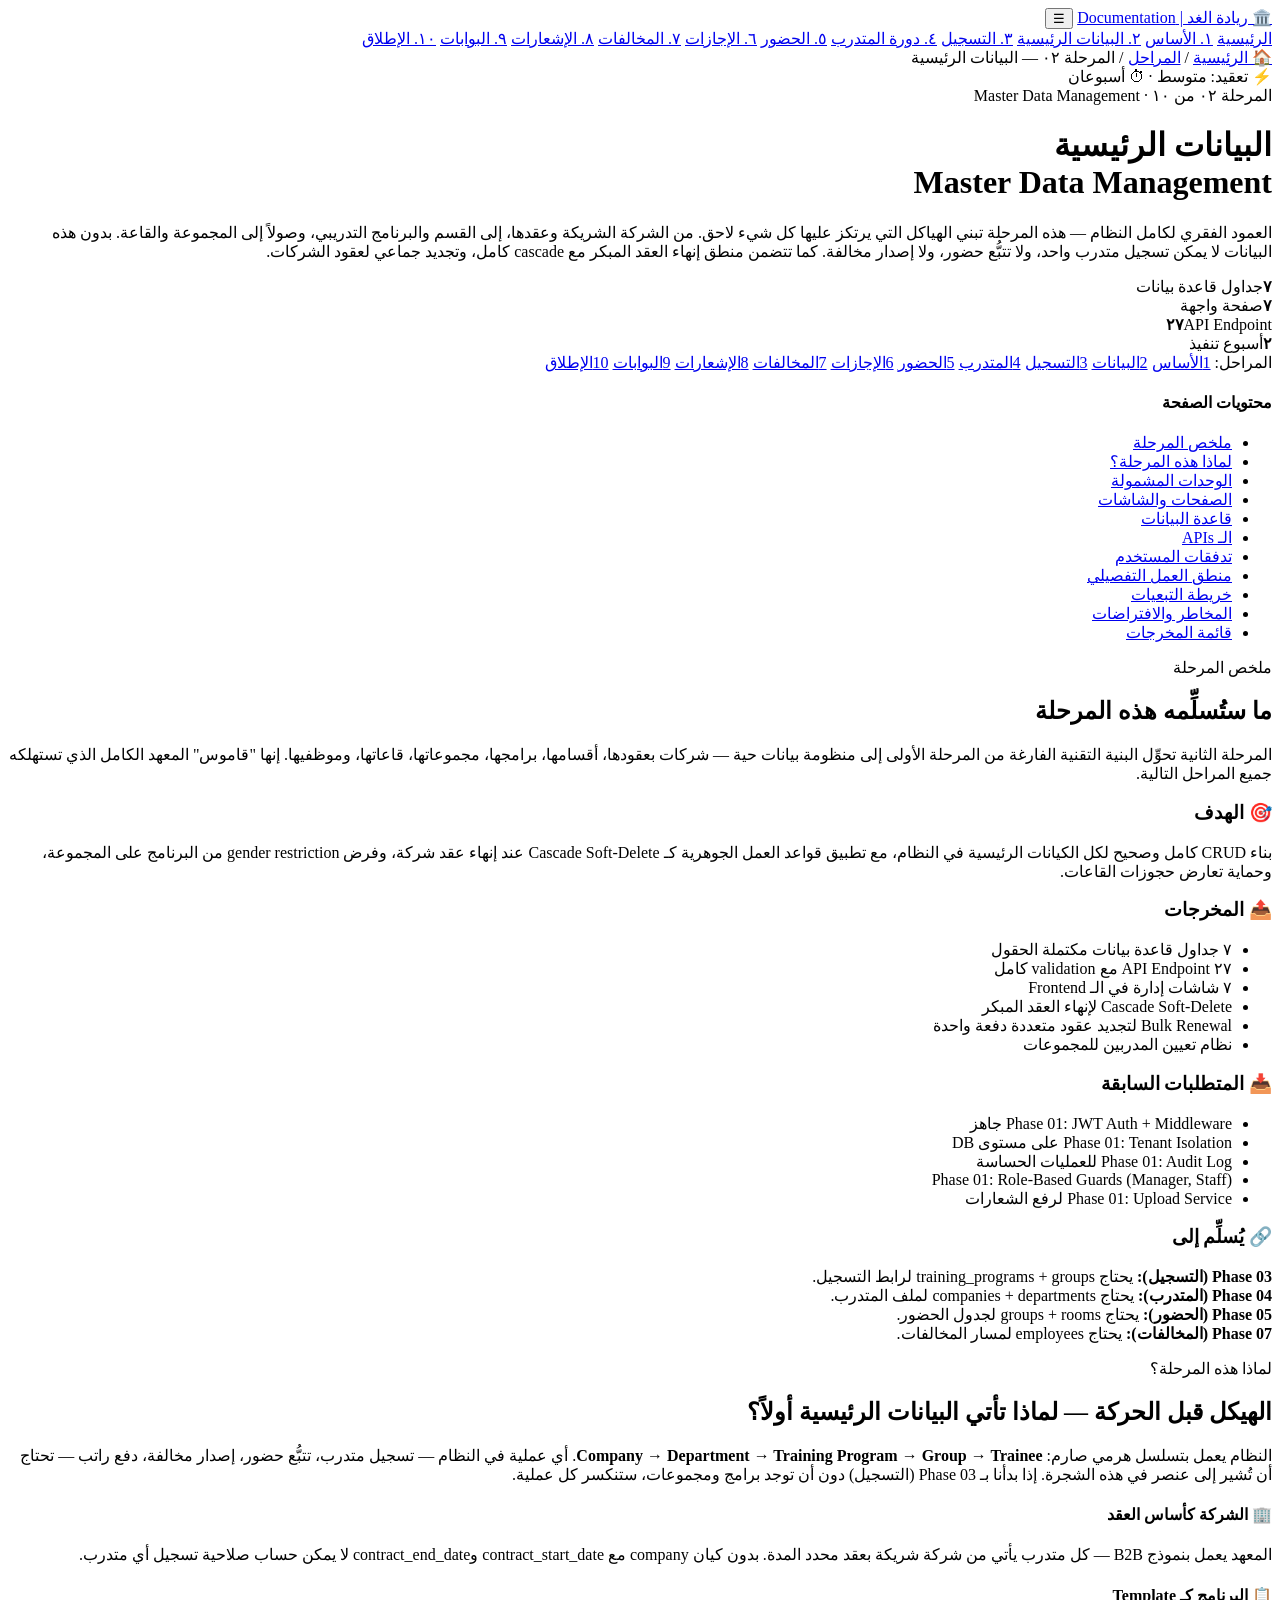
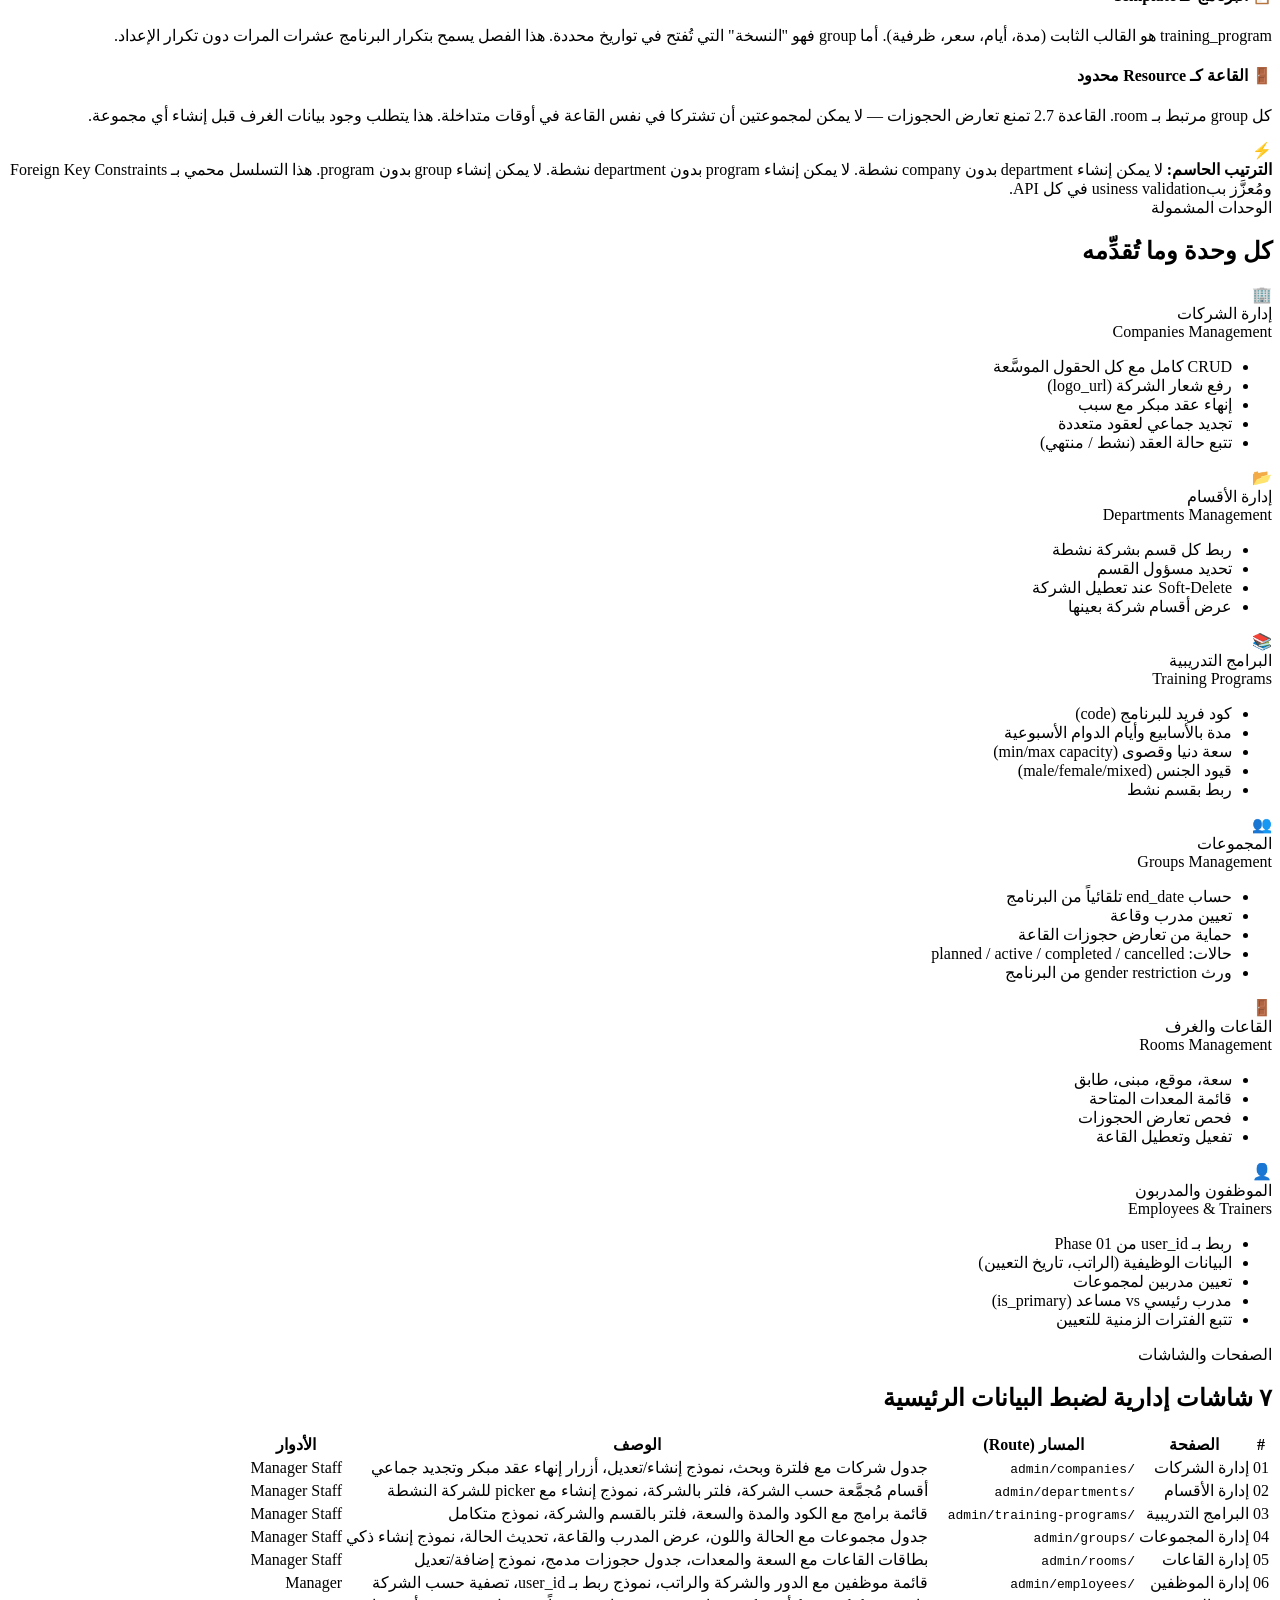
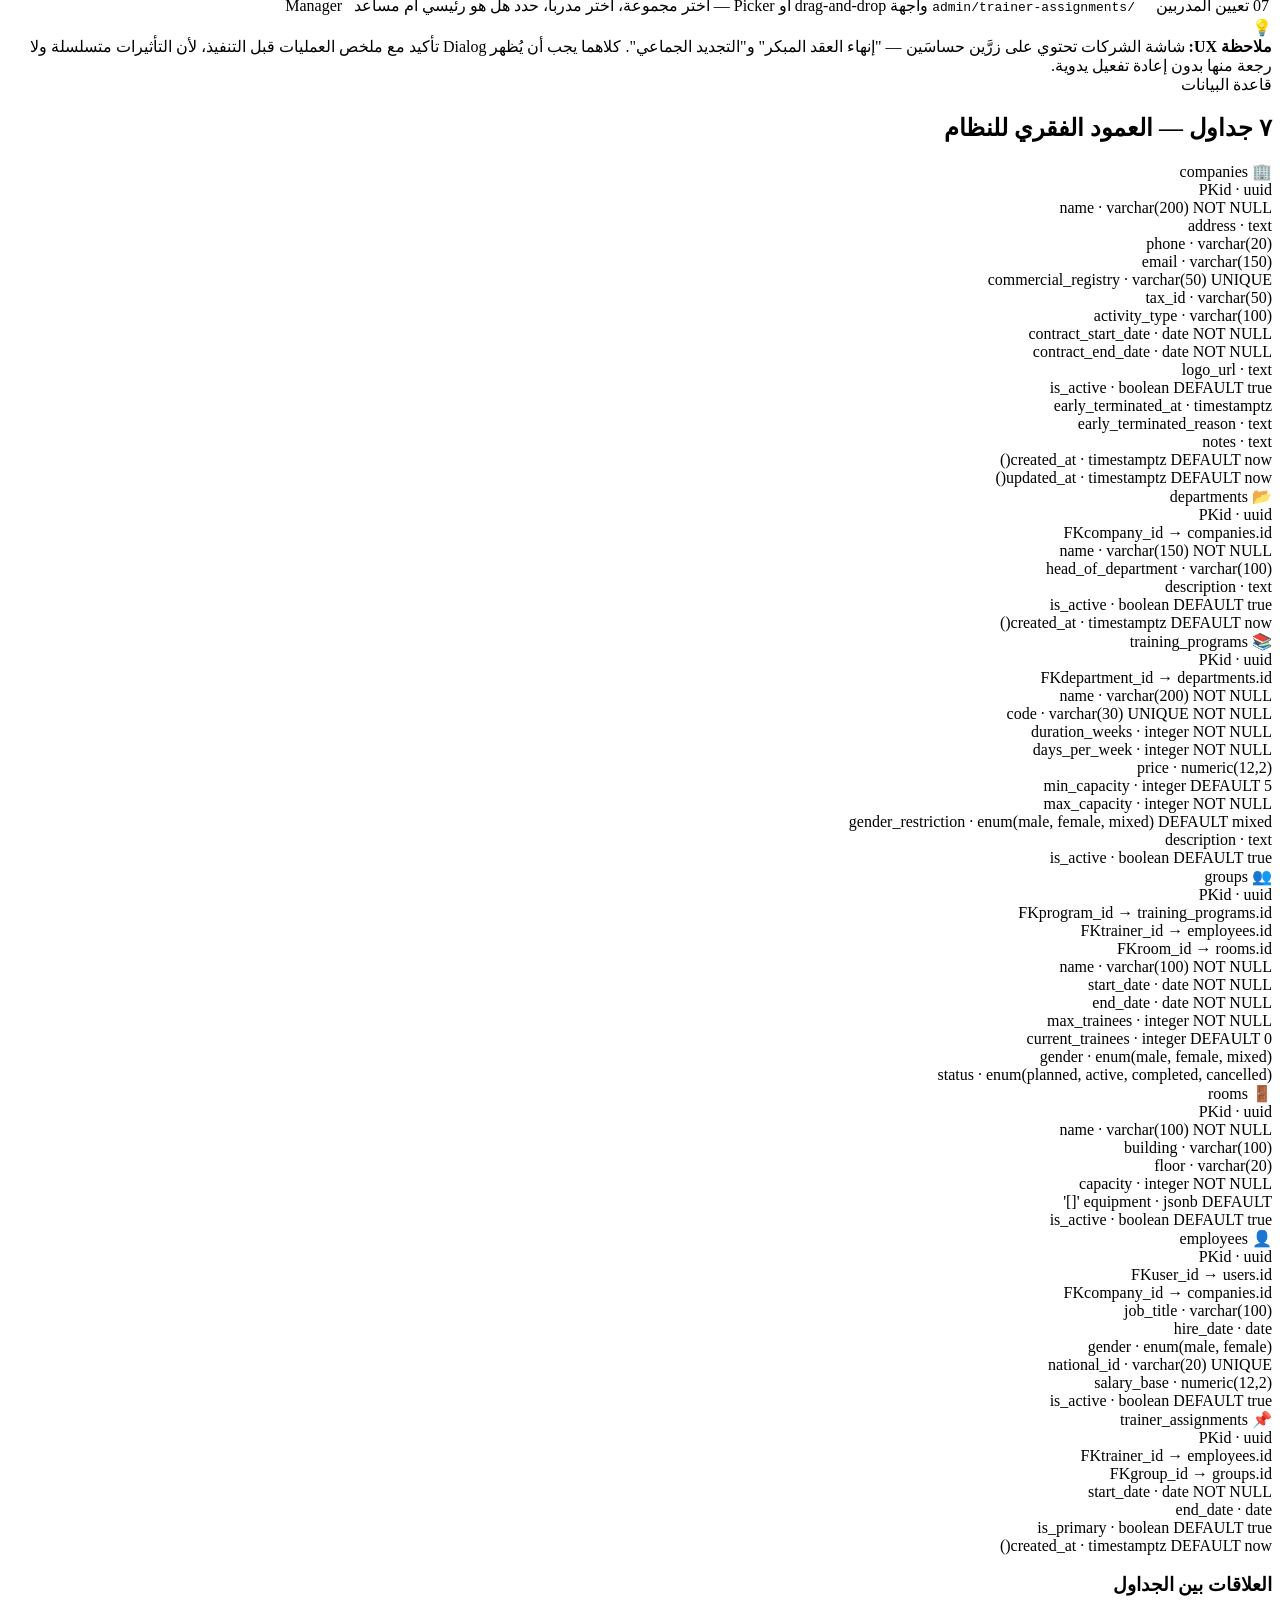
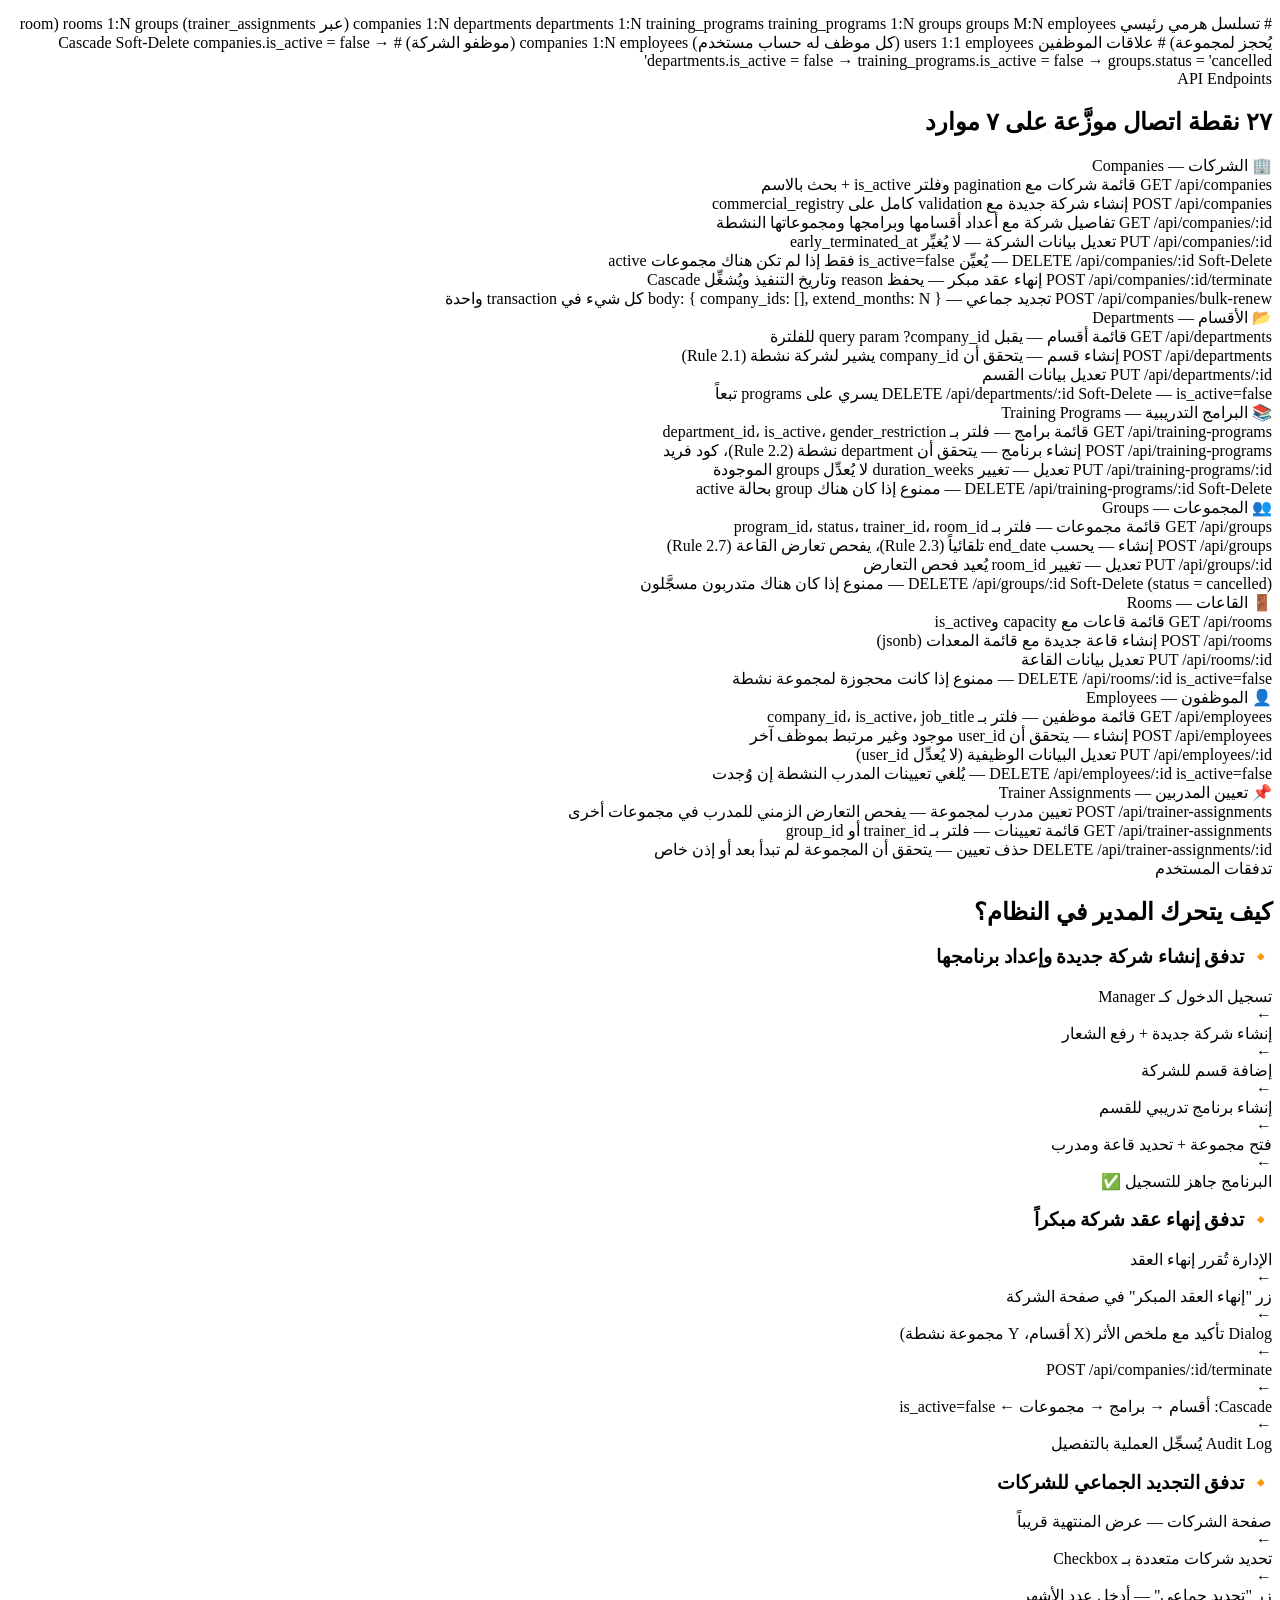
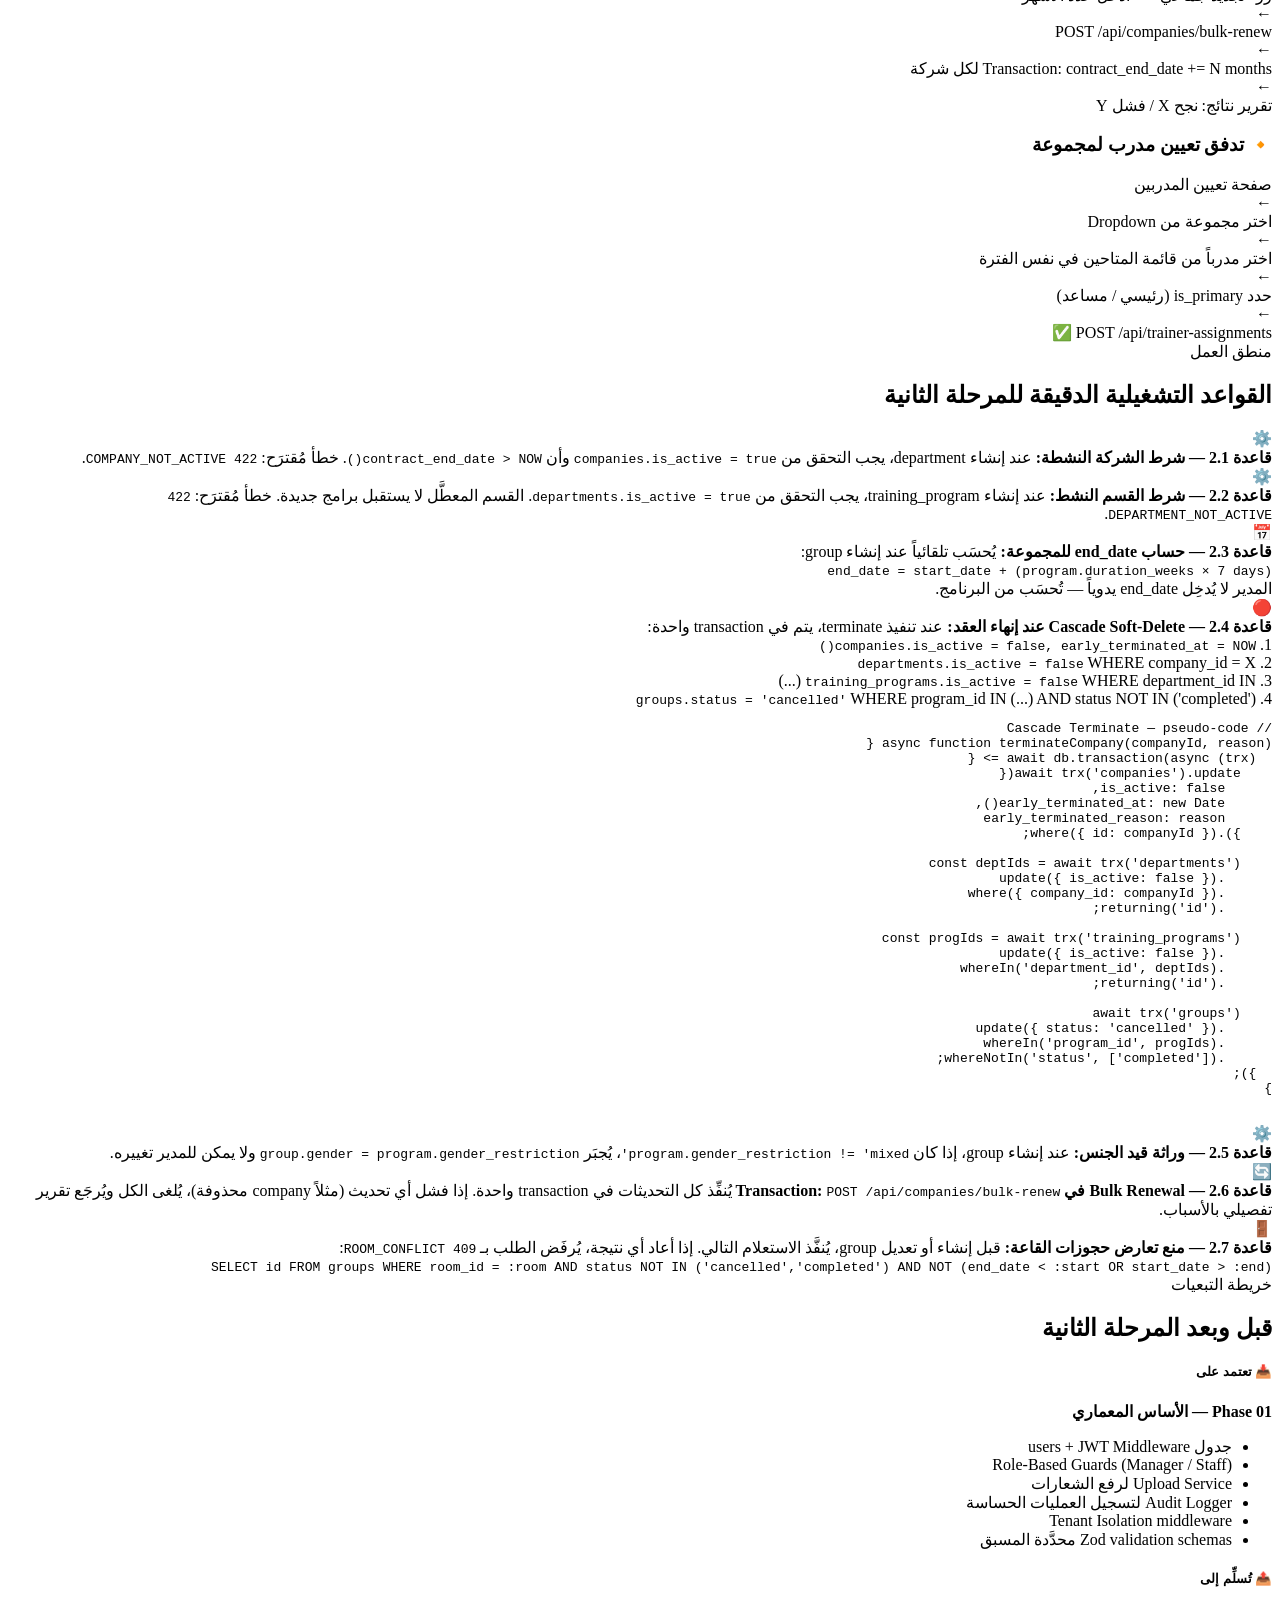
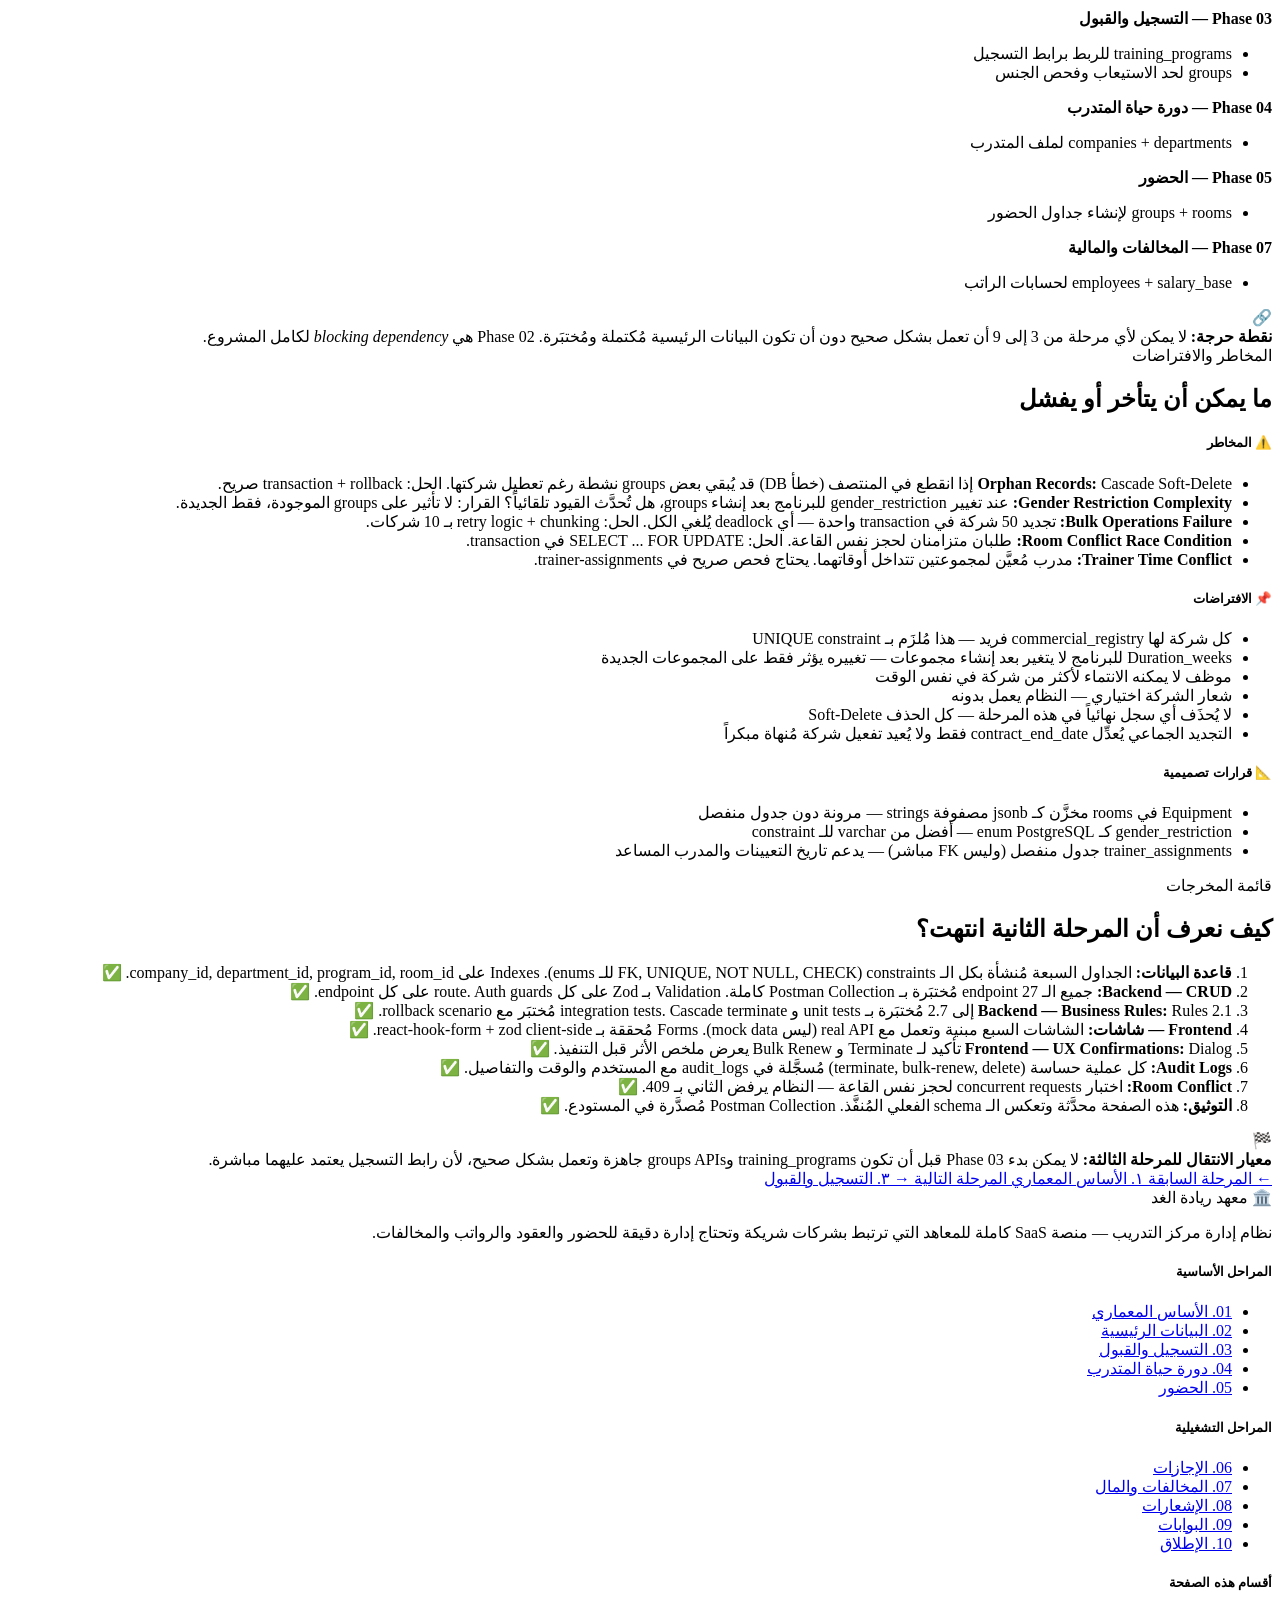
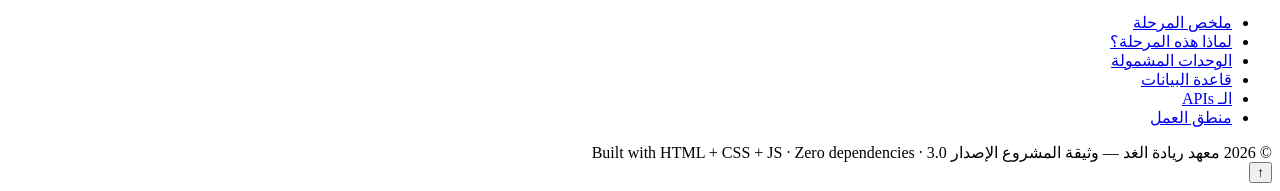
==== phase-02-master-data.html @ 8073673b "frist" ====
<!DOCTYPE html>
<html lang="ar" dir="rtl">
<head>
<meta charset="UTF-8">
<meta name="viewport" content="width=device-width, initial-scale=1.0">
<title>المرحلة ٠٢ — البيانات الرئيسية | معهد ريادة الغد</title>
<meta name="description" content="وثيقة المرحلة الثانية — إدارة البيانات الرئيسية: شركات، أقسام، برامج تدريبية، مجموعات، قاعات، موظفون، وتعيين المدربين. CRUD كامل مع Cascade Soft-Delete وBulk Renewal.">
<link rel="preconnect" href="https://fonts.googleapis.com">
<link rel="preconnect" href="https://fonts.gstatic.com" crossorigin>
<link href="https://fonts.googleapis.com/css2?family=Tajawal:wght@300;400;500;700;800;900&family=IBM+Plex+Mono:wght@400;500;700&display=swap" rel="stylesheet">
<link rel="stylesheet" href="assets/css/style.css">
</head>
<body>

<!-- ============= TOP NAV ============= -->
<nav class="site-nav">
  <div class="site-nav-inner">
    <a href="index.html" class="nav-logo">🏛️ ريادة الغد <span>| Documentation</span></a>
    <button class="nav-toggle" aria-label="القائمة">☰</button>
    <div class="nav-links">
      <a href="index.html">الرئيسية</a>
      <a href="phase-01-foundation.html">١. الأساس</a>
      <a href="phase-02-master-data.html" class="active">٢. البيانات الرئيسية</a>
      <a href="phase-03-registration-intake.html">٣. التسجيل</a>
      <a href="phase-04-trainee-lifecycle.html">٤. دورة المتدرب</a>
      <a href="phase-05-attendance-operations.html">٥. الحضور</a>
      <a href="phase-06-leaves-exceptions.html">٦. الإجازات</a>
      <a href="phase-07-violations-financials.html">٧. المخالفات</a>
      <a href="phase-08-notifications-reports.html">٨. الإشعارات</a>
      <a href="phase-09-portals-admin-ops.html">٩. البوابات</a>
      <a href="phase-10-launch-roadmap.html">١٠. الإطلاق</a>
    </div>
  </div>
</nav>
<div class="scroll-progress"><div class="scroll-progress-bar"></div></div>

<!-- ============= BREADCRUMB ============= -->
<div class="breadcrumb">
  <div class="breadcrumb-inner">
    <a href="index.html">🏠 الرئيسية</a>
    <span class="sep">/</span>
    <a href="index.html#timeline">المراحل</a>
    <span class="sep">/</span>
    <span class="current">المرحلة ٠٢ — البيانات الرئيسية</span>
  </div>
</div>

<!-- ============= PAGE HERO ============= -->
<header class="page-hero">
  <div class="page-hero-inner">
    <div class="complexity-badge">⚡ تعقيد: متوسط · ⏱ أسبوعان</div>
    <div class="hero-label">المرحلة ٠٢ من ١٠ · Master Data Management</div>
    <h1>البيانات الرئيسية<br><span>Master Data Management</span></h1>
    <p class="hero-desc">
      العمود الفقري لكامل النظام — هذه المرحلة تبني الهياكل التي يرتكز عليها كل شيء لاحق. من الشركة الشريكة وعقدها،
      إلى القسم والبرنامج التدريبي، وصولاً إلى المجموعة والقاعة. بدون هذه البيانات لا يمكن تسجيل متدرب واحد،
      ولا تتبُّع حضور، ولا إصدار مخالفة. كما تتضمن منطق إنهاء العقد المبكر مع cascade كامل، وتجديد جماعي
      لعقود الشركات.
    </p>
    <div class="hero-meta">
      <div class="hero-meta-item"><strong>٧</strong><span>جداول قاعدة بيانات</span></div>
      <div class="hero-meta-item"><strong>٧</strong><span>صفحة واجهة</span></div>
      <div class="hero-meta-item"><strong>٢٧</strong><span>API Endpoint</span></div>
      <div class="hero-meta-item"><strong>٢</strong><span>أسبوع تنفيذ</span></div>
    </div>
  </div>
</header>

<!-- ============= PHASE NAVIGATOR ============= -->
<div class="phase-navigator">
  <div class="phase-nav-inner">
    <span class="phase-nav-label">المراحل:</span>
    <a href="phase-01-foundation.html" class="phase-dot done"><span class="pd-num pdn-1">1</span>الأساس</a>
    <a href="phase-02-master-data.html" class="phase-dot current"><span class="pd-num pdn-2">2</span>البيانات</a>
    <a href="phase-03-registration-intake.html" class="phase-dot"><span class="pd-num pdn-3">3</span>التسجيل</a>
    <a href="phase-04-trainee-lifecycle.html" class="phase-dot"><span class="pd-num pdn-4">4</span>المتدرب</a>
    <a href="phase-05-attendance-operations.html" class="phase-dot"><span class="pd-num pdn-5">5</span>الحضور</a>
    <a href="phase-06-leaves-exceptions.html" class="phase-dot"><span class="pd-num pdn-6">6</span>الإجازات</a>
    <a href="phase-07-violations-financials.html" class="phase-dot"><span class="pd-num pdn-7">7</span>المخالفات</a>
    <a href="phase-08-notifications-reports.html" class="phase-dot"><span class="pd-num pdn-8">8</span>الإشعارات</a>
    <a href="phase-09-portals-admin-ops.html" class="phase-dot"><span class="pd-num pdn-9">9</span>البوابات</a>
    <a href="phase-10-launch-roadmap.html" class="phase-dot"><span class="pd-num pdn-10">10</span>الإطلاق</a>
  </div>
</div>

<!-- ============= PAGE BODY ============= -->
<div class="page-body">

  <!-- TOC -->
  <aside class="toc">
    <h4>محتويات الصفحة</h4>
    <ul>
      <li><a href="#summary">ملخص المرحلة</a></li>
      <li><a href="#why">لماذا هذه المرحلة؟</a></li>
      <li><a href="#modules">الوحدات المشمولة</a></li>
      <li><a href="#screens">الصفحات والشاشات</a></li>
      <li><a href="#database">قاعدة البيانات</a></li>
      <li><a href="#apis">الـ APIs</a></li>
      <li><a href="#flows">تدفقات المستخدم</a></li>
      <li><a href="#logic">منطق العمل التفصيلي</a></li>
      <li><a href="#dependencies">خريطة التبعيات</a></li>
      <li><a href="#risks">المخاطر والافتراضات</a></li>
      <li><a href="#checklist">قائمة المخرجات</a></li>
    </ul>
  </aside>

  <main class="content">

    <!-- ===== SECTION 1: SUMMARY ===== -->
    <section id="summary" class="section">
      <div class="section-label">ملخص المرحلة</div>
      <h2 class="section-title">ما ستُسلِّمه هذه المرحلة</h2>
      <p class="section-desc">
        المرحلة الثانية تحوِّل البنية التقنية الفارغة من المرحلة الأولى إلى منظومة بيانات حية — شركات بعقودها،
        أقسامها، برامجها، مجموعاتها، قاعاتها، وموظفيها. إنها "قاموس" المعهد الكامل الذي تستهلكه جميع المراحل التالية.
      </p>

      <div class="grid grid-2">
        <div class="card card-accent c-p2">
          <h3>🎯 الهدف</h3>
          <p>
            بناء CRUD كامل وصحيح لكل الكيانات الرئيسية في النظام، مع تطبيق قواعد العمل الجوهرية كـ Cascade Soft-Delete
            عند إنهاء عقد شركة، وفرض gender restriction من البرنامج على المجموعة، وحماية تعارض حجوزات القاعات.
          </p>
        </div>
        <div class="card card-accent c-gold">
          <h3>📤 المخرجات</h3>
          <ul class="feat-list">
            <li>٧ جداول قاعدة بيانات مكتملة الحقول</li>
            <li>٢٧ API Endpoint مع validation كامل</li>
            <li>٧ شاشات إدارة في الـ Frontend</li>
            <li>Cascade Soft-Delete لإنهاء العقد المبكر</li>
            <li>Bulk Renewal لتجديد عقود متعددة دفعة واحدة</li>
            <li>نظام تعيين المدربين للمجموعات</li>
          </ul>
        </div>
        <div class="card card-accent c-navy">
          <h3>📥 المتطلبات السابقة</h3>
          <ul class="feat-list">
            <li>Phase 01: JWT Auth + Middleware جاهز</li>
            <li>Phase 01: Tenant Isolation على مستوى DB</li>
            <li>Phase 01: Audit Log للعمليات الحساسة</li>
            <li>Phase 01: Role-Based Guards (Manager, Staff)</li>
            <li>Phase 01: Upload Service لرفع الشعارات</li>
          </ul>
        </div>
        <div class="card card-accent c-rust">
          <h3>🔗 يُسلِّم إلى</h3>
          <p>
            <strong>Phase 03 (التسجيل):</strong> يحتاج training_programs + groups لرابط التسجيل.<br>
            <strong>Phase 04 (المتدرب):</strong> يحتاج companies + departments لملف المتدرب.<br>
            <strong>Phase 05 (الحضور):</strong> يحتاج groups + rooms لجدول الحضور.<br>
            <strong>Phase 07 (المخالفات):</strong> يحتاج employees لمسار المخالفات.
          </p>
        </div>
      </div>
    </section>

    <!-- ===== SECTION 2: WHY ===== -->
    <section id="why" class="section">
      <div class="section-label">لماذا هذه المرحلة؟</div>
      <h2 class="section-title">الهيكل قبل الحركة — لماذا تأتي البيانات الرئيسية أولاً؟</h2>
      <p class="section-desc">
        النظام يعمل بتسلسل هرمي صارم: <strong>Company → Department → Training Program → Group → Trainee</strong>.
        أي عملية في النظام — تسجيل متدرب، تتبُّع حضور، إصدار مخالفة، دفع راتب — تحتاج أن تُشير إلى عنصر
        في هذه الشجرة. إذا بدأنا بـ Phase 03 (التسجيل) دون أن توجد برامج ومجموعات، ستنكسر كل عملية.
      </p>

      <div class="grid grid-3">
        <div class="card">
          <h4>🏢 الشركة كأساس العقد</h4>
          <p>
            المعهد يعمل بنموذج B2B — كل متدرب يأتي من شركة شريكة بعقد محدد المدة. بدون كيان company مع
            contract_start_date وcontract_end_date لا يمكن حساب صلاحية تسجيل أي متدرب.
          </p>
        </div>
        <div class="card">
          <h4>📋 البرنامج كـ Template</h4>
          <p>
            training_program هو القالب الثابت (مدة، أيام، سعر، ظرفية). أما group فهو "النسخة" التي تُفتح
            في تواريخ محددة. هذا الفصل يسمح بتكرار البرنامج عشرات المرات دون تكرار الإعداد.
          </p>
        </div>
        <div class="card">
          <h4>🚪 القاعة كـ Resource محدود</h4>
          <p>
            كل group مرتبط بـ room. القاعدة 2.7 تمنع تعارض الحجوزات — لا يمكن لمجموعتين أن تشتركا
            في نفس القاعة في أوقات متداخلة. هذا يتطلب وجود بيانات الغرف قبل إنشاء أي مجموعة.
          </p>
        </div>
      </div>

      <div class="alert al-gold mt-5">
        <span class="ico">⚡</span>
        <div>
          <strong>الترتيب الحاسم:</strong> لا يمكن إنشاء department بدون company نشطة. لا يمكن إنشاء program
          بدون department نشطة. لا يمكن إنشاء group بدون program. هذا التسلسل محمي بـ Foreign Key Constraints
          ومُعزَّز ببusiness validation في كل API.
        </div>
      </div>
    </section>

    <!-- ===== SECTION 3: MODULES ===== -->
    <section id="modules" class="section">
      <div class="section-label">الوحدات المشمولة</div>
      <h2 class="section-title">كل وحدة وما تُقدِّمه</h2>

      <div class="grid grid-3">
        <div class="card card-accent c-p2">
          <div class="card-head">
            <div class="card-icon">🏢</div>
            <div>
              <div class="card-title">إدارة الشركات</div>
              <div class="card-sub">Companies Management</div>
            </div>
          </div>
          <ul class="feat-list">
            <li>CRUD كامل مع كل الحقول الموسَّعة</li>
            <li>رفع شعار الشركة (logo_url)</li>
            <li>إنهاء عقد مبكر مع سبب</li>
            <li>تجديد جماعي لعقود متعددة</li>
            <li>تتبع حالة العقد (نشط / منتهي)</li>
          </ul>
        </div>

        <div class="card card-accent c-teal">
          <div class="card-head">
            <div class="card-icon">📂</div>
            <div>
              <div class="card-title">إدارة الأقسام</div>
              <div class="card-sub">Departments Management</div>
            </div>
          </div>
          <ul class="feat-list">
            <li>ربط كل قسم بشركة نشطة</li>
            <li>تحديد مسؤول القسم</li>
            <li>Soft-Delete عند تعطيل الشركة</li>
            <li>عرض أقسام شركة بعينها</li>
          </ul>
        </div>

        <div class="card card-accent c-navy">
          <div class="card-head">
            <div class="card-icon">📚</div>
            <div>
              <div class="card-title">البرامج التدريبية</div>
              <div class="card-sub">Training Programs</div>
            </div>
          </div>
          <ul class="feat-list">
            <li>كود فريد للبرنامج (code)</li>
            <li>مدة بالأسابيع وأيام الدوام الأسبوعية</li>
            <li>سعة دنيا وقصوى (min/max capacity)</li>
            <li>قيود الجنس (male/female/mixed)</li>
            <li>ربط بقسم نشط</li>
          </ul>
        </div>

        <div class="card card-accent c-gold">
          <div class="card-head">
            <div class="card-icon">👥</div>
            <div>
              <div class="card-title">المجموعات</div>
              <div class="card-sub">Groups Management</div>
            </div>
          </div>
          <ul class="feat-list">
            <li>حساب end_date تلقائياً من البرنامج</li>
            <li>تعيين مدرب وقاعة</li>
            <li>حماية من تعارض حجوزات القاعة</li>
            <li>حالات: planned / active / completed / cancelled</li>
            <li>ورث gender restriction من البرنامج</li>
          </ul>
        </div>

        <div class="card card-accent c-rust">
          <div class="card-head">
            <div class="card-icon">🚪</div>
            <div>
              <div class="card-title">القاعات والغرف</div>
              <div class="card-sub">Rooms Management</div>
            </div>
          </div>
          <ul class="feat-list">
            <li>سعة، موقع، مبنى، طابق</li>
            <li>قائمة المعدات المتاحة</li>
            <li>فحص تعارض الحجوزات</li>
            <li>تفعيل وتعطيل القاعة</li>
          </ul>
        </div>

        <div class="card card-accent c-p2">
          <div class="card-head">
            <div class="card-icon">👤</div>
            <div>
              <div class="card-title">الموظفون والمدربون</div>
              <div class="card-sub">Employees & Trainers</div>
            </div>
          </div>
          <ul class="feat-list">
            <li>ربط بـ user_id من Phase 01</li>
            <li>البيانات الوظيفية (الراتب، تاريخ التعيين)</li>
            <li>تعيين مدربين لمجموعات</li>
            <li>مدرب رئيسي vs مساعد (is_primary)</li>
            <li>تتبع الفترات الزمنية للتعيين</li>
          </ul>
        </div>
      </div>
    </section>

    <!-- ===== SECTION 4: SCREENS ===== -->
    <section id="screens" class="section">
      <div class="section-label">الصفحات والشاشات</div>
      <h2 class="section-title">٧ شاشات إدارية لضبط البيانات الرئيسية</h2>

      <div class="tbl-wrap">
        <table>
          <thead>
            <tr>
              <th>#</th>
              <th>الصفحة</th>
              <th>المسار (Route)</th>
              <th>الوصف</th>
              <th>الأدوار</th>
            </tr>
          </thead>
          <tbody>
            <tr>
              <td><span class="badge b-orange">01</span></td>
              <td>إدارة الشركات</td>
              <td><code>/admin/companies</code></td>
              <td>جدول شركات مع فلترة وبحث، نموذج إنشاء/تعديل، أزرار إنهاء عقد مبكر وتجديد جماعي</td>
              <td><span class="badge b-navy">Manager</span> <span class="badge b-gray">Staff</span></td>
            </tr>
            <tr>
              <td><span class="badge b-orange">02</span></td>
              <td>إدارة الأقسام</td>
              <td><code>/admin/departments</code></td>
              <td>أقسام مُجمَّعة حسب الشركة، فلتر بالشركة، نموذج إنشاء مع picker للشركة النشطة</td>
              <td><span class="badge b-navy">Manager</span> <span class="badge b-gray">Staff</span></td>
            </tr>
            <tr>
              <td><span class="badge b-orange">03</span></td>
              <td>البرامج التدريبية</td>
              <td><code>/admin/training-programs</code></td>
              <td>قائمة برامج مع الكود والمدة والسعة، فلتر بالقسم والشركة، نموذج متكامل</td>
              <td><span class="badge b-navy">Manager</span> <span class="badge b-gray">Staff</span></td>
            </tr>
            <tr>
              <td><span class="badge b-orange">04</span></td>
              <td>إدارة المجموعات</td>
              <td><code>/admin/groups</code></td>
              <td>جدول مجموعات مع الحالة واللون، عرض المدرب والقاعة، تحديث الحالة، نموذج إنشاء ذكي</td>
              <td><span class="badge b-navy">Manager</span> <span class="badge b-gray">Staff</span></td>
            </tr>
            <tr>
              <td><span class="badge b-orange">05</span></td>
              <td>إدارة القاعات</td>
              <td><code>/admin/rooms</code></td>
              <td>بطاقات القاعات مع السعة والمعدات، جدول حجوزات مدمج، نموذج إضافة/تعديل</td>
              <td><span class="badge b-navy">Manager</span> <span class="badge b-gray">Staff</span></td>
            </tr>
            <tr>
              <td><span class="badge b-orange">06</span></td>
              <td>إدارة الموظفين</td>
              <td><code>/admin/employees</code></td>
              <td>قائمة موظفين مع الدور والشركة والراتب، نموذج ربط بـ user_id، تصفية حسب الشركة</td>
              <td><span class="badge b-navy">Manager</span></td>
            </tr>
            <tr>
              <td><span class="badge b-orange">07</span></td>
              <td>تعيين المدربين</td>
              <td><code>/admin/trainer-assignments</code></td>
              <td>واجهة drag-and-drop أو Picker — اختر مجموعة، اختر مدرباً، حدد هل هو رئيسي أم مساعد</td>
              <td><span class="badge b-navy">Manager</span></td>
            </tr>
          </tbody>
        </table>
      </div>

      <div class="alert al-teal mt-5">
        <span class="ico">💡</span>
        <div>
          <strong>ملاحظة UX:</strong> شاشة الشركات تحتوي على زرَّين حساسَين — "إنهاء العقد المبكر" و"التجديد الجماعي".
          كلاهما يجب أن يُظهر Dialog تأكيد مع ملخص العمليات قبل التنفيذ، لأن التأثيرات متسلسلة ولا رجعة منها بدون
          إعادة تفعيل يدوية.
        </div>
      </div>
    </section>

    <!-- ===== SECTION 5: DATABASE ===== -->
    <section id="database" class="section">
      <div class="section-label">قاعدة البيانات</div>
      <h2 class="section-title">٧ جداول — العمود الفقري للنظام</h2>

      <div class="grid grid-3">

        <!-- Table 1: companies -->
        <div class="db-card">
          <div class="db-head dh-gold">🏢 companies</div>
          <div class="db-body">
            <div class="db-field"><span class="pk">PK</span>id · uuid</div>
            <div class="db-field">name · varchar(200) NOT NULL</div>
            <div class="db-field">address · text</div>
            <div class="db-field">phone · varchar(20)</div>
            <div class="db-field">email · varchar(150)</div>
            <div class="db-field">commercial_registry · varchar(50) UNIQUE</div>
            <div class="db-field">tax_id · varchar(50)</div>
            <div class="db-field">activity_type · varchar(100)</div>
            <div class="db-field">contract_start_date · date NOT NULL</div>
            <div class="db-field">contract_end_date · date NOT NULL</div>
            <div class="db-field">logo_url · text</div>
            <div class="db-field">is_active · boolean DEFAULT true</div>
            <div class="db-field">early_terminated_at · timestamptz</div>
            <div class="db-field">early_terminated_reason · text</div>
            <div class="db-field">notes · text</div>
            <div class="db-field">created_at · timestamptz DEFAULT now()</div>
            <div class="db-field">updated_at · timestamptz DEFAULT now()</div>
          </div>
        </div>

        <!-- Table 2: departments -->
        <div class="db-card">
          <div class="db-head dh-gold">📂 departments</div>
          <div class="db-body">
            <div class="db-field"><span class="pk">PK</span>id · uuid</div>
            <div class="db-field"><span class="fk">FK</span>company_id → companies.id</div>
            <div class="db-field">name · varchar(150) NOT NULL</div>
            <div class="db-field">head_of_department · varchar(100)</div>
            <div class="db-field">description · text</div>
            <div class="db-field">is_active · boolean DEFAULT true</div>
            <div class="db-field">created_at · timestamptz DEFAULT now()</div>
          </div>
        </div>

        <!-- Table 3: training_programs -->
        <div class="db-card">
          <div class="db-head dh-gold">📚 training_programs</div>
          <div class="db-body">
            <div class="db-field"><span class="pk">PK</span>id · uuid</div>
            <div class="db-field"><span class="fk">FK</span>department_id → departments.id</div>
            <div class="db-field">name · varchar(200) NOT NULL</div>
            <div class="db-field">code · varchar(30) UNIQUE NOT NULL</div>
            <div class="db-field">duration_weeks · integer NOT NULL</div>
            <div class="db-field">days_per_week · integer NOT NULL</div>
            <div class="db-field">price · numeric(12,2)</div>
            <div class="db-field">min_capacity · integer DEFAULT 5</div>
            <div class="db-field">max_capacity · integer NOT NULL</div>
            <div class="db-field">gender_restriction · enum(male, female, mixed) DEFAULT mixed</div>
            <div class="db-field">description · text</div>
            <div class="db-field">is_active · boolean DEFAULT true</div>
          </div>
        </div>

        <!-- Table 4: groups -->
        <div class="db-card">
          <div class="db-head dh-gold">👥 groups</div>
          <div class="db-body">
            <div class="db-field"><span class="pk">PK</span>id · uuid</div>
            <div class="db-field"><span class="fk">FK</span>program_id → training_programs.id</div>
            <div class="db-field"><span class="fk">FK</span>trainer_id → employees.id</div>
            <div class="db-field"><span class="fk">FK</span>room_id → rooms.id</div>
            <div class="db-field">name · varchar(100) NOT NULL</div>
            <div class="db-field">start_date · date NOT NULL</div>
            <div class="db-field">end_date · date NOT NULL</div>
            <div class="db-field">max_trainees · integer NOT NULL</div>
            <div class="db-field">current_trainees · integer DEFAULT 0</div>
            <div class="db-field">gender · enum(male, female, mixed)</div>
            <div class="db-field">status · enum(planned, active, completed, cancelled)</div>
          </div>
        </div>

        <!-- Table 5: rooms -->
        <div class="db-card">
          <div class="db-head dh-gold">🚪 rooms</div>
          <div class="db-body">
            <div class="db-field"><span class="pk">PK</span>id · uuid</div>
            <div class="db-field">name · varchar(100) NOT NULL</div>
            <div class="db-field">building · varchar(100)</div>
            <div class="db-field">floor · varchar(20)</div>
            <div class="db-field">capacity · integer NOT NULL</div>
            <div class="db-field">equipment · jsonb DEFAULT '[]'</div>
            <div class="db-field">is_active · boolean DEFAULT true</div>
          </div>
        </div>

        <!-- Table 6: employees -->
        <div class="db-card">
          <div class="db-head dh-gold">👤 employees</div>
          <div class="db-body">
            <div class="db-field"><span class="pk">PK</span>id · uuid</div>
            <div class="db-field"><span class="fk">FK</span>user_id → users.id</div>
            <div class="db-field"><span class="fk">FK</span>company_id → companies.id</div>
            <div class="db-field">job_title · varchar(100)</div>
            <div class="db-field">hire_date · date</div>
            <div class="db-field">gender · enum(male, female)</div>
            <div class="db-field">national_id · varchar(20) UNIQUE</div>
            <div class="db-field">salary_base · numeric(12,2)</div>
            <div class="db-field">is_active · boolean DEFAULT true</div>
          </div>
        </div>

        <!-- Table 7: trainer_assignments -->
        <div class="db-card">
          <div class="db-head dh-gold">📌 trainer_assignments</div>
          <div class="db-body">
            <div class="db-field"><span class="pk">PK</span>id · uuid</div>
            <div class="db-field"><span class="fk">FK</span>trainer_id → employees.id</div>
            <div class="db-field"><span class="fk">FK</span>group_id → groups.id</div>
            <div class="db-field">start_date · date NOT NULL</div>
            <div class="db-field">end_date · date</div>
            <div class="db-field">is_primary · boolean DEFAULT true</div>
            <div class="db-field">created_at · timestamptz DEFAULT now()</div>
          </div>
        </div>

      </div>

      <!-- Relationships -->
      <h3 class="mt-6">العلاقات بين الجداول</h3>
      <div class="code-block">
<span class="c-com"># تسلسل هرمي رئيسي</span>
companies      <span class="c-key">1:N</span>  departments
departments    <span class="c-key">1:N</span>  training_programs
training_programs <span class="c-key">1:N</span>  groups
groups         <span class="c-key">M:N</span>  employees  <span class="c-com">(عبر trainer_assignments)</span>
rooms          <span class="c-key">1:N</span>  groups     <span class="c-com">(room يُحجز لمجموعة)</span>

<span class="c-com"># علاقات الموظفين</span>
users          <span class="c-key">1:1</span>  employees  <span class="c-com">(كل موظف له حساب مستخدم)</span>
companies      <span class="c-key">1:N</span>  employees  <span class="c-com">(موظفو الشركة)</span>

<span class="c-com"># Cascade Soft-Delete</span>
companies.is_active = <span class="c-key">false</span>
  → departments.is_active = <span class="c-key">false</span>
    → training_programs.is_active = <span class="c-key">false</span>
      → groups.status = <span class="c-key">'cancelled'</span>
      </div>
    </section>

    <!-- ===== SECTION 6: APIS ===== -->
    <section id="apis" class="section">
      <div class="section-label">API Endpoints</div>
      <h2 class="section-title">٢٧ نقطة اتصال موزَّعة على ٧ موارد</h2>

      <!-- Companies -->
      <div class="api-group">
        <div class="api-group-title">🏢 الشركات — Companies</div>
        <div class="api-list">
          <div class="api-item">
            <span class="method m-get">GET</span>
            <span class="api-path">/api/companies</span>
            <span class="api-desc">قائمة شركات مع pagination وفلتر is_active + بحث بالاسم</span>
          </div>
          <div class="api-item">
            <span class="method m-post">POST</span>
            <span class="api-path">/api/companies</span>
            <span class="api-desc">إنشاء شركة جديدة مع validation كامل على commercial_registry</span>
          </div>
          <div class="api-item">
            <span class="method m-get">GET</span>
            <span class="api-path">/api/companies/:id</span>
            <span class="api-desc">تفاصيل شركة مع أعداد أقسامها وبرامجها ومجموعاتها النشطة</span>
          </div>
          <div class="api-item">
            <span class="method m-put">PUT</span>
            <span class="api-path">/api/companies/:id</span>
            <span class="api-desc">تعديل بيانات الشركة — لا يُغيِّر early_terminated_at</span>
          </div>
          <div class="api-item">
            <span class="method m-del">DELETE</span>
            <span class="api-path">/api/companies/:id</span>
            <span class="api-desc">Soft-Delete — يُعيِّن is_active=false فقط إذا لم تكن هناك مجموعات active</span>
          </div>
          <div class="api-item">
            <span class="method m-post">POST</span>
            <span class="api-path">/api/companies/:id/terminate</span>
            <span class="api-desc">إنهاء عقد مبكر — يحفظ reason وتاريخ التنفيذ ويُشغِّل Cascade</span>
          </div>
          <div class="api-item">
            <span class="method m-post">POST</span>
            <span class="api-path">/api/companies/bulk-renew</span>
            <span class="api-desc">تجديد جماعي — body: { company_ids: [], extend_months: N } كل شيء في transaction واحدة</span>
          </div>
        </div>
      </div>

      <!-- Departments -->
      <div class="api-group">
        <div class="api-group-title">📂 الأقسام — Departments</div>
        <div class="api-list">
          <div class="api-item">
            <span class="method m-get">GET</span>
            <span class="api-path">/api/departments</span>
            <span class="api-desc">قائمة أقسام — يقبل query param ?company_id للفلترة</span>
          </div>
          <div class="api-item">
            <span class="method m-post">POST</span>
            <span class="api-path">/api/departments</span>
            <span class="api-desc">إنشاء قسم — يتحقق أن company_id يشير لشركة نشطة (Rule 2.1)</span>
          </div>
          <div class="api-item">
            <span class="method m-put">PUT</span>
            <span class="api-path">/api/departments/:id</span>
            <span class="api-desc">تعديل بيانات القسم</span>
          </div>
          <div class="api-item">
            <span class="method m-del">DELETE</span>
            <span class="api-path">/api/departments/:id</span>
            <span class="api-desc">Soft-Delete — is_active=false يسري على programs تبعاً</span>
          </div>
        </div>
      </div>

      <!-- Training Programs -->
      <div class="api-group">
        <div class="api-group-title">📚 البرامج التدريبية — Training Programs</div>
        <div class="api-list">
          <div class="api-item">
            <span class="method m-get">GET</span>
            <span class="api-path">/api/training-programs</span>
            <span class="api-desc">قائمة برامج — فلتر بـ department_id، is_active، gender_restriction</span>
          </div>
          <div class="api-item">
            <span class="method m-post">POST</span>
            <span class="api-path">/api/training-programs</span>
            <span class="api-desc">إنشاء برنامج — يتحقق أن department نشطة (Rule 2.2)، كود فريد</span>
          </div>
          <div class="api-item">
            <span class="method m-put">PUT</span>
            <span class="api-path">/api/training-programs/:id</span>
            <span class="api-desc">تعديل — تغيير duration_weeks لا يُعدِّل groups الموجودة</span>
          </div>
          <div class="api-item">
            <span class="method m-del">DELETE</span>
            <span class="api-path">/api/training-programs/:id</span>
            <span class="api-desc">Soft-Delete — ممنوع إذا كان هناك group بحالة active</span>
          </div>
        </div>
      </div>

      <!-- Groups -->
      <div class="api-group">
        <div class="api-group-title">👥 المجموعات — Groups</div>
        <div class="api-list">
          <div class="api-item">
            <span class="method m-get">GET</span>
            <span class="api-path">/api/groups</span>
            <span class="api-desc">قائمة مجموعات — فلتر بـ program_id، status، trainer_id، room_id</span>
          </div>
          <div class="api-item">
            <span class="method m-post">POST</span>
            <span class="api-path">/api/groups</span>
            <span class="api-desc">إنشاء — يحسب end_date تلقائياً (Rule 2.3)، يفحص تعارض القاعة (Rule 2.7)</span>
          </div>
          <div class="api-item">
            <span class="method m-put">PUT</span>
            <span class="api-path">/api/groups/:id</span>
            <span class="api-desc">تعديل — تغيير room_id يُعيد فحص التعارض</span>
          </div>
          <div class="api-item">
            <span class="method m-del">DELETE</span>
            <span class="api-path">/api/groups/:id</span>
            <span class="api-desc">Soft-Delete (status = cancelled) — ممنوع إذا كان هناك متدربون مسجَّلون</span>
          </div>
        </div>
      </div>

      <!-- Rooms -->
      <div class="api-group">
        <div class="api-group-title">🚪 القاعات — Rooms</div>
        <div class="api-list">
          <div class="api-item">
            <span class="method m-get">GET</span>
            <span class="api-path">/api/rooms</span>
            <span class="api-desc">قائمة قاعات مع capacity وis_active</span>
          </div>
          <div class="api-item">
            <span class="method m-post">POST</span>
            <span class="api-path">/api/rooms</span>
            <span class="api-desc">إنشاء قاعة جديدة مع قائمة المعدات (jsonb)</span>
          </div>
          <div class="api-item">
            <span class="method m-put">PUT</span>
            <span class="api-path">/api/rooms/:id</span>
            <span class="api-desc">تعديل بيانات القاعة</span>
          </div>
          <div class="api-item">
            <span class="method m-del">DELETE</span>
            <span class="api-path">/api/rooms/:id</span>
            <span class="api-desc">is_active=false — ممنوع إذا كانت محجوزة لمجموعة نشطة</span>
          </div>
        </div>
      </div>

      <!-- Employees -->
      <div class="api-group">
        <div class="api-group-title">👤 الموظفون — Employees</div>
        <div class="api-list">
          <div class="api-item">
            <span class="method m-get">GET</span>
            <span class="api-path">/api/employees</span>
            <span class="api-desc">قائمة موظفين — فلتر بـ company_id، is_active، job_title</span>
          </div>
          <div class="api-item">
            <span class="method m-post">POST</span>
            <span class="api-path">/api/employees</span>
            <span class="api-desc">إنشاء — يتحقق أن user_id موجود وغير مرتبط بموظف آخر</span>
          </div>
          <div class="api-item">
            <span class="method m-put">PUT</span>
            <span class="api-path">/api/employees/:id</span>
            <span class="api-desc">تعديل البيانات الوظيفية (لا يُعدِّل user_id)</span>
          </div>
          <div class="api-item">
            <span class="method m-del">DELETE</span>
            <span class="api-path">/api/employees/:id</span>
            <span class="api-desc">is_active=false — يُلغي تعيينات المدرب النشطة إن وُجدت</span>
          </div>
        </div>
      </div>

      <!-- Trainer Assignments -->
      <div class="api-group">
        <div class="api-group-title">📌 تعيين المدربين — Trainer Assignments</div>
        <div class="api-list">
          <div class="api-item">
            <span class="method m-post">POST</span>
            <span class="api-path">/api/trainer-assignments</span>
            <span class="api-desc">تعيين مدرب لمجموعة — يفحص التعارض الزمني للمدرب في مجموعات أخرى</span>
          </div>
          <div class="api-item">
            <span class="method m-get">GET</span>
            <span class="api-path">/api/trainer-assignments</span>
            <span class="api-desc">قائمة تعيينات — فلتر بـ trainer_id أو group_id</span>
          </div>
          <div class="api-item">
            <span class="method m-del">DELETE</span>
            <span class="api-path">/api/trainer-assignments/:id</span>
            <span class="api-desc">حذف تعيين — يتحقق أن المجموعة لم تبدأ بعد أو إذن خاص</span>
          </div>
        </div>
      </div>
    </section>

    <!-- ===== SECTION 7: USER FLOWS ===== -->
    <section id="flows" class="section">
      <div class="section-label">تدفقات المستخدم</div>
      <h2 class="section-title">كيف يتحرك المدير في النظام؟</h2>

      <h3>🔸 تدفق إنشاء شركة جديدة وإعداد برنامجها</h3>
      <div class="flow">
        <div class="flow-node fn-dark">تسجيل الدخول كـ Manager</div>
        <span class="flow-arrow">←</span>
        <div class="flow-node fn-gold">إنشاء شركة جديدة + رفع الشعار</div>
        <span class="flow-arrow">←</span>
        <div class="flow-node fn-teal">إضافة قسم للشركة</div>
        <span class="flow-arrow">←</span>
        <div class="flow-node fn-navy">إنشاء برنامج تدريبي للقسم</div>
        <span class="flow-arrow">←</span>
        <div class="flow-node fn-gold">فتح مجموعة + تحديد قاعة ومدرب</div>
        <span class="flow-arrow">←</span>
        <div class="flow-node fn-dark">البرنامج جاهز للتسجيل ✅</div>
      </div>

      <h3 class="mt-6">🔸 تدفق إنهاء عقد شركة مبكراً</h3>
      <div class="flow">
        <div class="flow-node fn-dark">الإدارة تُقرر إنهاء العقد</div>
        <span class="flow-arrow">←</span>
        <div class="flow-node fn-rust">زر "إنهاء العقد المبكر" في صفحة الشركة</div>
        <span class="flow-arrow">←</span>
        <div class="flow-node fn-gold">Dialog تأكيد مع ملخص الأثر (X أقسام، Y مجموعة نشطة)</div>
        <span class="flow-arrow">←</span>
        <div class="flow-node fn-dark">POST /api/companies/:id/terminate</div>
        <span class="flow-arrow">←</span>
        <div class="flow-node fn-rust">Cascade: أقسام → برامج → مجموعات ← is_active=false</div>
        <span class="flow-arrow">←</span>
        <div class="flow-node fn-teal">Audit Log يُسجِّل العملية بالتفصيل</div>
      </div>

      <h3 class="mt-6">🔸 تدفق التجديد الجماعي للشركات</h3>
      <div class="flow">
        <div class="flow-node fn-dark">صفحة الشركات — عرض المنتهية قريباً</div>
        <span class="flow-arrow">←</span>
        <div class="flow-node fn-gold">تحديد شركات متعددة بـ Checkbox</div>
        <span class="flow-arrow">←</span>
        <div class="flow-node fn-teal">زر "تجديد جماعي" — أدخل عدد الأشهر</div>
        <span class="flow-arrow">←</span>
        <div class="flow-node fn-dark">POST /api/companies/bulk-renew</div>
        <span class="flow-arrow">←</span>
        <div class="flow-node fn-navy">Transaction: contract_end_date += N months لكل شركة</div>
        <span class="flow-arrow">←</span>
        <div class="flow-node fn-gold">تقرير نتائج: نجح X / فشل Y</div>
      </div>

      <h3 class="mt-6">🔸 تدفق تعيين مدرب لمجموعة</h3>
      <div class="flow">
        <div class="flow-node fn-dark">صفحة تعيين المدربين</div>
        <span class="flow-arrow">←</span>
        <div class="flow-node fn-gold">اختر مجموعة من Dropdown</div>
        <span class="flow-arrow">←</span>
        <div class="flow-node fn-teal">اختر مدرباً من قائمة المتاحين في نفس الفترة</div>
        <span class="flow-arrow">←</span>
        <div class="flow-node fn-navy">حدد is_primary (رئيسي / مساعد)</div>
        <span class="flow-arrow">←</span>
        <div class="flow-node fn-dark">POST /api/trainer-assignments ✅</div>
      </div>
    </section>

    <!-- ===== SECTION 8: BUSINESS LOGIC ===== -->
    <section id="logic" class="section">
      <div class="section-label">منطق العمل</div>
      <h2 class="section-title">القواعد التشغيلية الدقيقة للمرحلة الثانية</h2>

      <div class="alert al-navy">
        <span class="ico">⚙️</span>
        <div>
          <strong>قاعدة 2.1 — شرط الشركة النشطة:</strong> عند إنشاء department، يجب التحقق من
          <code>companies.is_active = true</code> وأن <code>contract_end_date &gt; NOW()</code>.
          خطأ مُقترَح: <code>422 COMPANY_NOT_ACTIVE</code>.
        </div>
      </div>

      <div class="alert al-navy">
        <span class="ico">⚙️</span>
        <div>
          <strong>قاعدة 2.2 — شرط القسم النشط:</strong> عند إنشاء training_program، يجب التحقق من
          <code>departments.is_active = true</code>. القسم المعطَّل لا يستقبل برامج جديدة.
          خطأ مُقترَح: <code>422 DEPARTMENT_NOT_ACTIVE</code>.
        </div>
      </div>

      <div class="alert al-gold">
        <span class="ico">📅</span>
        <div>
          <strong>قاعدة 2.3 — حساب end_date للمجموعة:</strong> يُحسَب تلقائياً عند إنشاء group:
          <br><code>end_date = start_date + (program.duration_weeks × 7 days)</code>
          <br>المدير لا يُدخِل end_date يدوياً — تُحسَب من البرنامج.
        </div>
      </div>

      <div class="alert al-rust">
        <span class="ico">🔴</span>
        <div>
          <strong>قاعدة 2.4 — Cascade Soft-Delete عند إنهاء العقد:</strong> عند تنفيذ terminate،
          يتم في transaction واحدة:
          <br>1. <code>companies.is_active = false, early_terminated_at = NOW()</code>
          <br>2. <code>departments.is_active = false</code> WHERE company_id = X
          <br>3. <code>training_programs.is_active = false</code> WHERE department_id IN (...)
          <br>4. <code>groups.status = 'cancelled'</code> WHERE program_id IN (...) AND status NOT IN ('completed')
        </div>
      </div>

      <pre class="code-block">
<span class="c-com">// Cascade Terminate — pseudo-code</span>
<span class="c-key">async function</span> <span class="c-fn">terminateCompany</span>(companyId, reason) {
  <span class="c-key">await</span> db.<span class="c-fn">transaction</span>(<span class="c-key">async</span> (trx) =&gt; {
    <span class="c-key">await</span> trx(<span class="c-str">'companies'</span>).<span class="c-fn">update</span>({
      is_active: <span class="c-key">false</span>,
      early_terminated_at: <span class="c-fn">new Date</span>(),
      early_terminated_reason: reason
    }).<span class="c-fn">where</span>({ id: companyId });

    <span class="c-key">const</span> deptIds = <span class="c-key">await</span> trx(<span class="c-str">'departments'</span>)
      .<span class="c-fn">update</span>({ is_active: <span class="c-key">false</span> })
      .<span class="c-fn">where</span>({ company_id: companyId })
      .<span class="c-fn">returning</span>(<span class="c-str">'id'</span>);

    <span class="c-key">const</span> progIds = <span class="c-key">await</span> trx(<span class="c-str">'training_programs'</span>)
      .<span class="c-fn">update</span>({ is_active: <span class="c-key">false</span> })
      .<span class="c-fn">whereIn</span>(<span class="c-str">'department_id'</span>, deptIds)
      .<span class="c-fn">returning</span>(<span class="c-str">'id'</span>);

    <span class="c-key">await</span> trx(<span class="c-str">'groups'</span>)
      .<span class="c-fn">update</span>({ status: <span class="c-str">'cancelled'</span> })
      .<span class="c-fn">whereIn</span>(<span class="c-str">'program_id'</span>, progIds)
      .<span class="c-fn">whereNotIn</span>(<span class="c-str">'status'</span>, [<span class="c-str">'completed'</span>]);
  });
}
      </pre>

      <div class="alert al-navy">
        <span class="ico">⚙️</span>
        <div>
          <strong>قاعدة 2.5 — وراثة قيد الجنس:</strong>
          عند إنشاء group، إذا كان <code>program.gender_restriction != 'mixed'</code>،
          يُجبَر <code>group.gender = program.gender_restriction</code> ولا يمكن للمدير تغييره.
        </div>
      </div>

      <div class="alert al-gold">
        <span class="ico">🔄</span>
        <div>
          <strong>قاعدة 2.6 — Bulk Renewal في Transaction:</strong>
          <code>POST /api/companies/bulk-renew</code> يُنفِّذ كل التحديثات في transaction واحدة.
          إذا فشل أي تحديث (مثلاً company محذوفة)، يُلغى الكل ويُرجَع تقرير تفصيلي بالأسباب.
        </div>
      </div>

      <div class="alert al-rust">
        <span class="ico">🚪</span>
        <div>
          <strong>قاعدة 2.7 — منع تعارض حجوزات القاعة:</strong>
          قبل إنشاء أو تعديل group، يُنفَّذ الاستعلام التالي. إذا أعاد أي نتيجة، يُرفَض الطلب بـ
          <code>409 ROOM_CONFLICT</code>:
          <br><code>SELECT id FROM groups WHERE room_id = :room AND status NOT IN ('cancelled','completed') AND NOT (end_date &lt; :start OR start_date &gt; :end)</code>
        </div>
      </div>
    </section>

    <!-- ===== SECTION 9: DEPENDENCIES ===== -->
    <section id="dependencies" class="section">
      <div class="section-label">خريطة التبعيات</div>
      <h2 class="section-title">قبل وبعد المرحلة الثانية</h2>

      <div class="matrix">
        <div class="matrix-cell mc-in">
          <h5>📥 تعتمد على</h5>
          <p><strong>Phase 01 — الأساس المعماري</strong></p>
          <ul class="feat-list">
            <li>جدول users + JWT Middleware</li>
            <li>Role-Based Guards (Manager / Staff)</li>
            <li>Upload Service لرفع الشعارات</li>
            <li>Audit Logger لتسجيل العمليات الحساسة</li>
            <li>Tenant Isolation middleware</li>
            <li>Zod validation schemas محدَّدة المسبق</li>
          </ul>
        </div>
        <div class="matrix-cell mc-out">
          <h5>📤 تُسلِّم إلى</h5>
          <p><strong>Phase 03 — التسجيل والقبول</strong></p>
          <ul class="feat-list">
            <li>training_programs للربط برابط التسجيل</li>
            <li>groups لحد الاستيعاب وفحص الجنس</li>
          </ul>
          <p class="mt-2"><strong>Phase 04 — دورة حياة المتدرب</strong></p>
          <ul class="feat-list">
            <li>companies + departments لملف المتدرب</li>
          </ul>
          <p class="mt-2"><strong>Phase 05 — الحضور</strong></p>
          <ul class="feat-list">
            <li>groups + rooms لإنشاء جداول الحضور</li>
          </ul>
          <p class="mt-2"><strong>Phase 07 — المخالفات والمالية</strong></p>
          <ul class="feat-list">
            <li>employees + salary_base لحسابات الراتب</li>
          </ul>
        </div>
      </div>

      <div class="alert al-teal mt-5">
        <span class="ico">🔗</span>
        <div>
          <strong>نقطة حرجة:</strong> لا يمكن لأي مرحلة من 3 إلى 9 أن تعمل بشكل صحيح دون أن تكون
          البيانات الرئيسية مُكتملة ومُختبَرة. Phase 02 هي <em>blocking dependency</em> لكامل المشروع.
        </div>
      </div>
    </section>

    <!-- ===== SECTION 10: RISKS ===== -->
    <section id="risks" class="section">
      <div class="section-label">المخاطر والافتراضات</div>
      <h2 class="section-title">ما يمكن أن يتأخر أو يفشل</h2>

      <div class="grid grid-2">
        <div class="matrix-cell mc-risk">
          <h5>⚠️ المخاطر</h5>
          <ul class="feat-list">
            <li>
              <strong>Orphan Records:</strong> Cascade Soft-Delete إذا انقطع في المنتصف (خطأ DB)
              قد يُبقي بعض groups نشطة رغم تعطيل شركتها. الحل: transaction + rollback صريح.
            </li>
            <li>
              <strong>Gender Restriction Complexity:</strong> عند تغيير gender_restriction للبرنامج
              بعد إنشاء groups، هل تُحدَّث القيود تلقائياً؟ القرار: لا تأثير على groups الموجودة،
              فقط الجديدة.
            </li>
            <li>
              <strong>Bulk Operations Failure:</strong> تجديد 50 شركة في transaction واحدة — أي
              deadlock يُلغي الكل. الحل: retry logic + chunking بـ 10 شركات.
            </li>
            <li>
              <strong>Room Conflict Race Condition:</strong> طلبان متزامنان لحجز نفس القاعة.
              الحل: SELECT ... FOR UPDATE في transaction.
            </li>
            <li>
              <strong>Trainer Time Conflict:</strong> مدرب مُعيَّن لمجموعتين تتداخل أوقاتهما.
              يحتاج فحص صريح في trainer-assignments.
            </li>
          </ul>
        </div>
        <div class="matrix-cell">
          <h5>📌 الافتراضات</h5>
          <ul class="feat-list">
            <li>كل شركة لها commercial_registry فريد — هذا مُلزَم بـ UNIQUE constraint</li>
            <li>Duration_weeks للبرنامج لا يتغير بعد إنشاء مجموعات — تغييره يؤثر فقط على المجموعات الجديدة</li>
            <li>موظف لا يمكنه الانتماء لأكثر من شركة في نفس الوقت</li>
            <li>شعار الشركة اختياري — النظام يعمل بدونه</li>
            <li>لا يُحذَف أي سجل نهائياً في هذه المرحلة — كل الحذف Soft-Delete</li>
            <li>التجديد الجماعي يُعدِّل contract_end_date فقط ولا يُعيد تفعيل شركة مُنهاة مبكراً</li>
          </ul>
          <h5 class="mt-4">📐 قرارات تصميمية</h5>
          <ul class="feat-list">
            <li>Equipment في rooms مخزَّن كـ jsonb مصفوفة strings — مرونة دون جدول منفصل</li>
            <li>gender_restriction كـ enum PostgreSQL — أفضل من varchar للـ constraint</li>
            <li>trainer_assignments جدول منفصل (وليس FK مباشر) — يدعم تاريخ التعيينات والمدرب المساعد</li>
          </ul>
        </div>
      </div>
    </section>

    <!-- ===== SECTION 11: CHECKLIST ===== -->
    <section id="checklist" class="section">
      <div class="section-label">قائمة المخرجات</div>
      <h2 class="section-title">كيف نعرف أن المرحلة الثانية انتهت؟</h2>

      <ol class="num-list">
        <li>
          <strong>قاعدة البيانات:</strong>
          الجداول السبعة مُنشأة بكل الـ constraints (FK, UNIQUE, NOT NULL, CHECK للـ enums).
          Indexes على company_id, department_id, program_id, room_id. ✅
        </li>
        <li>
          <strong>Backend — CRUD:</strong>
          جميع الـ 27 endpoint مُختبَرة بـ Postman Collection كاملة.
          Validation بـ Zod على كل route. Auth guards على كل endpoint. ✅
        </li>
        <li>
          <strong>Backend — Business Rules:</strong>
          Rules 2.1 إلى 2.7 مُختبَرة بـ unit tests و integration tests.
          Cascade terminate مُختبَر مع rollback scenario. ✅
        </li>
        <li>
          <strong>Frontend — شاشات:</strong>
          الشاشات السبع مبنية وتعمل مع real API (ليس mock data).
          Forms مُحققة بـ react-hook-form + zod client-side. ✅
        </li>
        <li>
          <strong>Frontend — UX Confirmations:</strong>
          Dialog تأكيد لـ Terminate و Bulk Renew يعرض ملخص الأثر قبل التنفيذ. ✅
        </li>
        <li>
          <strong>Audit Logs:</strong>
          كل عملية حساسة (terminate, bulk-renew, delete) مُسجَّلة في audit_logs مع المستخدم والوقت والتفاصيل. ✅
        </li>
        <li>
          <strong>Room Conflict:</strong>
          اختبار concurrent requests لحجز نفس القاعة — النظام يرفض الثاني بـ 409. ✅
        </li>
        <li>
          <strong>التوثيق:</strong>
          هذه الصفحة محدَّثة وتعكس الـ schema الفعلي المُنفَّذ.
          Postman Collection مُصدَّرة في المستودع. ✅
        </li>
      </ol>

      <div class="alert al-gold mt-5">
        <span class="ico">🏁</span>
        <div>
          <strong>معيار الانتقال للمرحلة الثالثة:</strong> لا يمكن بدء Phase 03 قبل أن تكون
          training_programs وgroups APIs جاهزة وتعمل بشكل صحيح، لأن رابط التسجيل يعتمد عليهما مباشرة.
        </div>
      </div>
    </section>

    <!-- Prev / Next Navigation -->
    <div class="phase-footer-nav">
      <a href="phase-01-foundation.html" class="pfn-link prev">
        <span class="pfn-label">← المرحلة السابقة</span>
        <span class="pfn-title">١. الأساس المعماري</span>
      </a>
      <a href="phase-03-registration-intake.html" class="pfn-link next">
        <span class="pfn-label">المرحلة التالية →</span>
        <span class="pfn-title">٣. التسجيل والقبول</span>
      </a>
    </div>

  </main>
</div>

<!-- ============= FOOTER ============= -->
<footer class="site-footer">
  <div class="site-footer-inner">
    <div>
      <div class="sf-brand">🏛️ معهد ريادة الغد</div>
      <p class="sf-desc">نظام إدارة مركز التدريب — منصة SaaS كاملة للمعاهد التي ترتبط بشركات شريكة وتحتاج إدارة دقيقة للحضور والعقود والرواتب والمخالفات.</p>
    </div>
    <div>
      <h5>المراحل الأساسية</h5>
      <ul>
        <li><a href="phase-01-foundation.html">01. الأساس المعماري</a></li>
        <li><a href="phase-02-master-data.html">02. البيانات الرئيسية</a></li>
        <li><a href="phase-03-registration-intake.html">03. التسجيل والقبول</a></li>
        <li><a href="phase-04-trainee-lifecycle.html">04. دورة حياة المتدرب</a></li>
        <li><a href="phase-05-attendance-operations.html">05. الحضور</a></li>
      </ul>
    </div>
    <div>
      <h5>المراحل التشغيلية</h5>
      <ul>
        <li><a href="phase-06-leaves-exceptions.html">06. الإجازات</a></li>
        <li><a href="phase-07-violations-financials.html">07. المخالفات والمال</a></li>
        <li><a href="phase-08-notifications-reports.html">08. الإشعارات</a></li>
        <li><a href="phase-09-portals-admin-ops.html">09. البوابات</a></li>
        <li><a href="phase-10-launch-roadmap.html">10. الإطلاق</a></li>
      </ul>
    </div>
    <div>
      <h5>أقسام هذه الصفحة</h5>
      <ul>
        <li><a href="#summary">ملخص المرحلة</a></li>
        <li><a href="#why">لماذا هذه المرحلة؟</a></li>
        <li><a href="#modules">الوحدات المشمولة</a></li>
        <li><a href="#database">قاعدة البيانات</a></li>
        <li><a href="#apis">الـ APIs</a></li>
        <li><a href="#logic">منطق العمل</a></li>
      </ul>
    </div>
  </div>
  <div class="site-footer-bottom">
    © 2026 معهد ريادة الغد — وثيقة المشروع الإصدار 3.0 · Built with HTML + CSS + JS · Zero dependencies
  </div>
</footer>

<button class="back-top" aria-label="الرجوع للأعلى">↑</button>
<script src="assets/js/app.js"></script>
<script data-pplx-inline-edit>
(function () {
  if (window === window.top) return;

  const allowedParentOrigins = ["https://www.perplexity.ai","https://perplexity.ai","https://testing.perplexity.ai","https://staging.perplexity.ai","https://*.preview.i.perplexity.ai","http://localhost:3000","http://127.0.0.1:3000","http://localhost:5173","http://127.0.0.1:5173"];
  const MAX_FONT_BYTES = 500 * 1024;
  const MAX_TOTAL_FONT_BYTES = 2 * 1024 * 1024;
  let scrollForwarding = false;
  let scrollRaf = 0;
  let trustedTopOrigin = null;

  // Allow entries like "https://*.preview.i.perplexity.ai" — the wildcard
  // matches a single DNS label (no dots), so "https://*.foo" cannot stretch
  // across multiple labels.
  function matchesAllowedOrigin(origin) {
    if (!origin) return false;
    for (const entry of allowedParentOrigins) {
      if (!entry.includes("*")) {
        if (entry === origin) return true;
        continue;
      }
      const pattern = new RegExp(
        "^" +
          entry.replace(/[.+?^${}()|[\]\\]/g, "\\$&").replace(/\*/g, "[^.]+") +
          "$",
      );
      if (pattern.test(origin)) return true;
    }
    return false;
  }

  // Trust decision: when the sender is same-origin-visible (event.origin is a
  // real origin like https://www.perplexity.ai) we trust event.origin directly.
  // When event.origin is "null" (opaque broker srcdoc), we fall back to the
  // broker's stamped `parentOrigin` to identify the top window. The fallback
  // is claim-only — we rely on the browser's native `targetOrigin` enforcement
  // on the response path (see postToTrustedTop) to ensure replies can't be
  // delivered to anyone but the actual top window of that claimed origin.
  function getTrustedParentOrigin(event) {
    const forwardedParentOrigin =
      typeof event.data.parentOrigin === "string" ? event.data.parentOrigin : null;
    const parentOrigin = event.origin === "null" ? forwardedParentOrigin : event.origin;
    return matchesAllowedOrigin(parentOrigin) ? parentOrigin : null;
  }

  // All responses go to window.top with targetOrigin = the allowlisted origin.
  // An attacker that iframes us inside their own null-origin broker can claim
  // any parentOrigin they like, but the browser will drop the reply whenever
  // the real top's origin doesn't match — so the screenshot never leaves.
  function postToTrustedTop(message) {
    if (!trustedTopOrigin) return;
    try {
      window.top.postMessage(message, trustedTopOrigin);
    } catch (_error) {}
  }

  function inlineAll(original, clone) {
    if (original.nodeType !== 1 || clone.nodeType !== 1) return;

    try {
      const computedStyle = getComputedStyle(original);
      // cssText on a computed style is the serialized declaration in modern
      // Chromium/Safari — a single read beats enumerating ~400 longhand
      // properties. Firefox returns "" here, so we fall back on empty.
      const serialized = computedStyle.cssText;
      if (serialized) {
        clone.style.cssText = serialized;
      } else {
        const parts = new Array(computedStyle.length);
        for (let index = 0; index < computedStyle.length; index += 1) {
          const property = computedStyle[index];
          parts[index] = `${property}:${computedStyle.getPropertyValue(property)};`;
        }
        clone.style.cssText = parts.join("");
      }
    } catch (_error) {}

    const originalChildren = original.children;
    const clonedChildren = clone.children;
    for (
      let index = 0;
      index < originalChildren.length && index < clonedChildren.length;
      index += 1
    ) {
      inlineAll(originalChildren[index], clonedChildren[index]);
    }
  }

  function extractFontUrl(srcValue) {
    const matches = [
      ...srcValue.matchAll(
        /url\(["']?([^"')]+)["']?\)(?:\s*format\(["']?([^"')]+)["']?\))?/gi,
      ),
    ];
    if (matches.length === 0) return null;
    const woff2 = matches.find((m) => m[2] && m[2].toLowerCase().includes("woff2"));
    if (woff2) return woff2[1];
    const woff = matches.find((m) => m[2] && m[2].toLowerCase().includes("woff"));
    if (woff) return woff[1];
    return matches[0][1];
  }

  // Cache resolved font URL -> data URI across captures. Fonts on a page
  // essentially never change, and a batch run emits multiple captures back to
  // back — without this we'd refetch + re-base64 every time.
  const fontDataUriCache = new Map();
  const SRC_DECLARATION_RE = /src\s*:\s*[^;}]+/i;

  async function fetchAsDataUri(url) {
    if (fontDataUriCache.has(url)) return fontDataUriCache.get(url);
    let dataUri = null;
    try {
      const response = await fetch(url, { mode: "cors", credentials: "omit" });
      if (response.ok) {
        const blob = await response.blob();
        if (blob.size <= MAX_FONT_BYTES) {
          dataUri = await new Promise((resolve) => {
            const reader = new FileReader();
            reader.onloadend = () =>
              resolve(typeof reader.result === "string" ? reader.result : null);
            reader.onerror = () => resolve(null);
            reader.readAsDataURL(blob);
          });
        }
      }
    } catch (_error) {
      dataUri = null;
    }
    fontDataUriCache.set(url, dataUri);
    return dataUri;
  }

  function collectFontFaceRuleTexts() {
    const rules = [];
    for (const sheet of document.styleSheets) {
      let cssRules;
      try {
        cssRules = sheet.cssRules;
      } catch (_error) {
        continue;
      }
      if (!cssRules) continue;
      for (const rule of cssRules) {
        const cssText = rule.cssText || "";
        if (cssText.startsWith("@font-face")) rules.push(cssText);
      }
    }
    return rules;
  }

  async function buildInlinedFontCss() {
    const ruleTexts = collectFontFaceRuleTexts();
    if (ruleTexts.length === 0) return null;

    const resolved = ruleTexts.map((cssText) => {
      if (!SRC_DECLARATION_RE.test(cssText)) return null;
      const srcMatch = cssText.match(/src\s*:\s*([^;}]+)[;}]/i);
      if (!srcMatch) return null;
      const url = extractFontUrl(srcMatch[1]);
      if (!url) return null;
      try {
        return { cssText, url: new URL(url, document.baseURI).href };
      } catch (_error) {
        return null;
      }
    });

    const dataUris = await Promise.all(
      resolved.map((entry) => (entry ? fetchAsDataUri(entry.url) : Promise.resolve(null))),
    );

    const inlined = [];
    let totalBytes = 0;
    for (let index = 0; index < resolved.length; index += 1) {
      const entry = resolved[index];
      const dataUri = dataUris[index];
      if (!entry || !dataUri) continue;
      const approxBytes = dataUri.length * 0.75;
      if (totalBytes + approxBytes > MAX_TOTAL_FONT_BYTES) break;
      totalBytes += approxBytes;
      inlined.push(entry.cssText.replace(SRC_DECLARATION_RE, `src: url("${dataUri}")`));
    }
    return inlined.length > 0 ? inlined.join("\n") : null;
  }

  function stripExternal(clone) {
    const images = clone.querySelectorAll("img");
    for (let index = 0; index < images.length; index += 1) {
      const src = images[index].getAttribute("src");
      if (src && !src.startsWith("data:")) images[index].removeAttribute("src");
    }

    const elements = clone.querySelectorAll("*");
    for (let index = 0; index < elements.length; index += 1) {
      const style = elements[index].style.cssText;
      if (style && style.includes("url(")) {
        elements[index].style.cssText = style.replace(
          /url\(["']?(?!data:)[^)"']*["']?\)/gi,
          "none",
        );
      }
    }
  }

  function emitScroll() {
    scrollRaf = 0;
    if (!scrollForwarding) return;
    postToTrustedTop({
      type: "INLINE_EDIT_SCROLL",
      scrollX: window.scrollX,
      scrollY: window.scrollY,
    });
  }

  window.addEventListener(
    "scroll",
    function () {
      if (!scrollForwarding || scrollRaf) return;
      scrollRaf = requestAnimationFrame(emitScroll);
    },
    { passive: true, capture: true },
  );

  async function handleCaptureRequest(event) {
    const requestId = event.data.requestId;
    const scrollX = window.scrollX;
    const scrollY = window.scrollY;
    const width = window.innerWidth;
    const height = window.innerHeight;

    function postResult(dataUrl) {
      postToTrustedTop({
        type: "INLINE_EDIT_SCREENSHOT_RESULT",
        requestId,
        dataUrl,
        scrollX,
        scrollY,
      });
    }

    try {
      // Wait for any pending web fonts to resolve so both inline metrics and
      // the @font-face inlining below see the same loaded faces.
      if (document.fonts && document.fonts.ready) {
        try {
          await document.fonts.ready;
        } catch (_error) {}
      }

      const clone = document.documentElement.cloneNode(true);
      inlineAll(document.documentElement, clone);

      const removedNodes = clone.querySelectorAll("script,link[rel=\"stylesheet\"],style");
      for (let index = 0; index < removedNodes.length; index += 1) {
        removedNodes[index].remove();
      }

      stripExternal(clone);

      // Re-embed web fonts as data-URI @font-face rules so the SVG rasterizer
      // can resolve them — external font URLs aren't fetched during
      // foreignObject rendering, which would otherwise force a fallback face
      // and change text metrics.
      const inlinedFontCss = await buildInlinedFontCss();
      if (inlinedFontCss) {
        const styleEl = document.createElement("style");
        styleEl.textContent = inlinedFontCss;
        const head = clone.querySelector("head");
        if (head) head.appendChild(styleEl);
        else clone.insertBefore(styleEl, clone.firstChild);
      }

      const html = new XMLSerializer().serializeToString(clone);
      const svg =
        `<svg xmlns="http://www.w3.org/2000/svg" width="${width}" height="${height}">` +
        '<foreignObject width="100%" height="100%">' +
        `<div xmlns="http://www.w3.org/1999/xhtml" style="width:${width}px;height:${height}px;overflow:hidden">` +
        `<div style="transform:translate(-${scrollX}px,-${scrollY}px);transform-origin:top left">` +
        html +
        "</div></div></foreignObject></svg>";
      const svgUrl = `data:image/svg+xml;charset=utf-8,${encodeURIComponent(svg)}`;
      const image = new Image();
      image.onload = function () {
        const canvas = document.createElement("canvas");
        canvas.width = width;
        canvas.height = height;
        canvas.getContext("2d").drawImage(image, 0, 0);
        postResult(canvas.toDataURL("image/png"));
      };
      image.onerror = function () {
        postResult(null);
      };
      image.src = svgUrl;
    } catch (_error) {
      postResult(null);
    }
  }

  window.addEventListener("message", function (event) {
    if (!event.data) return;
    // Only accept messages from the direct parent frame. Blocks sibling /
    // unrelated-window postMessage senders that could otherwise reach us.
    if (event.source !== window.parent) return;

    const trustedParentOrigin = getTrustedParentOrigin(event);
    if (!trustedParentOrigin) return;
    trustedTopOrigin = trustedParentOrigin;

    if (event.data.type === "INLINE_EDIT_SCROLL_START") {
      scrollForwarding = true;
      emitScroll();
      return;
    }

    if (event.data.type === "INLINE_EDIT_SCROLL_STOP") {
      scrollForwarding = false;
      if (scrollRaf) cancelAnimationFrame(scrollRaf);
      scrollRaf = 0;
      return;
    }

    if (event.data.type !== "INLINE_EDIT_CAPTURE_REQUEST") return;

    handleCaptureRequest(event);
  });
})();


</script></body>
</html>
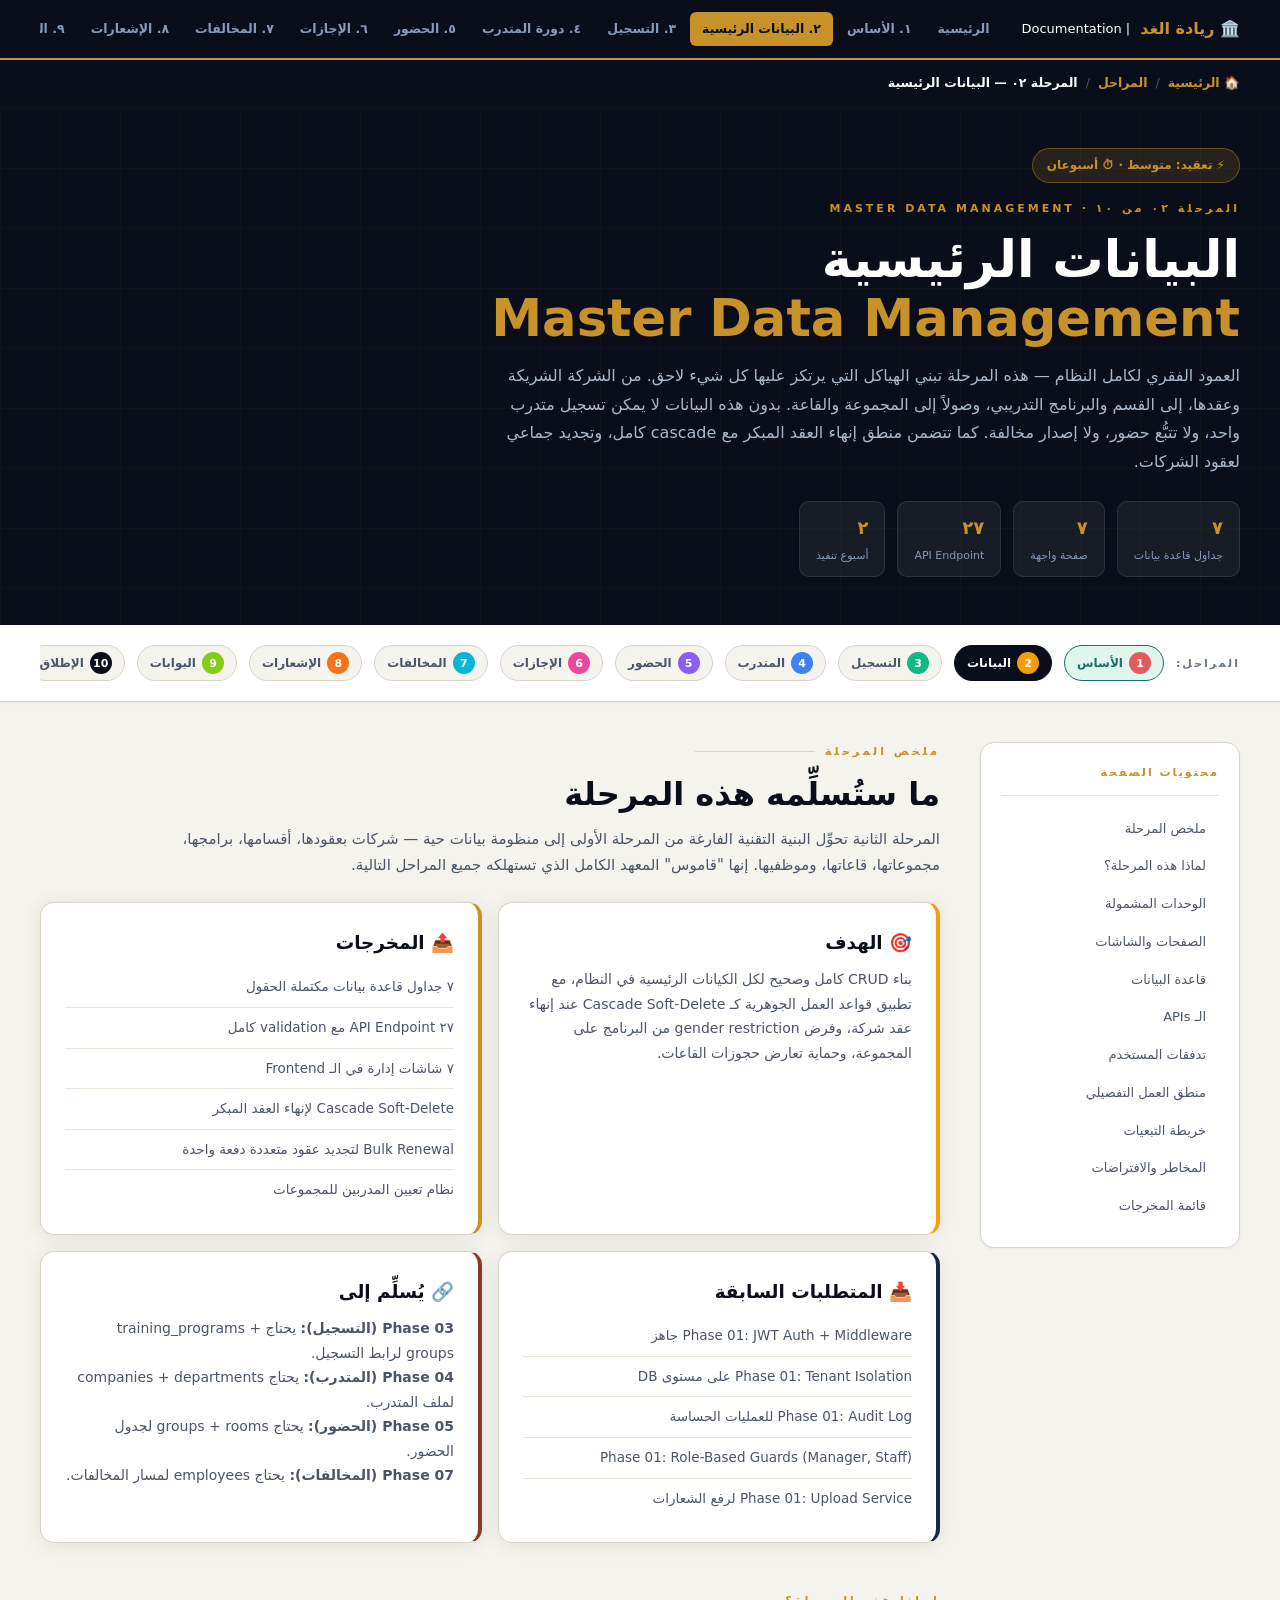
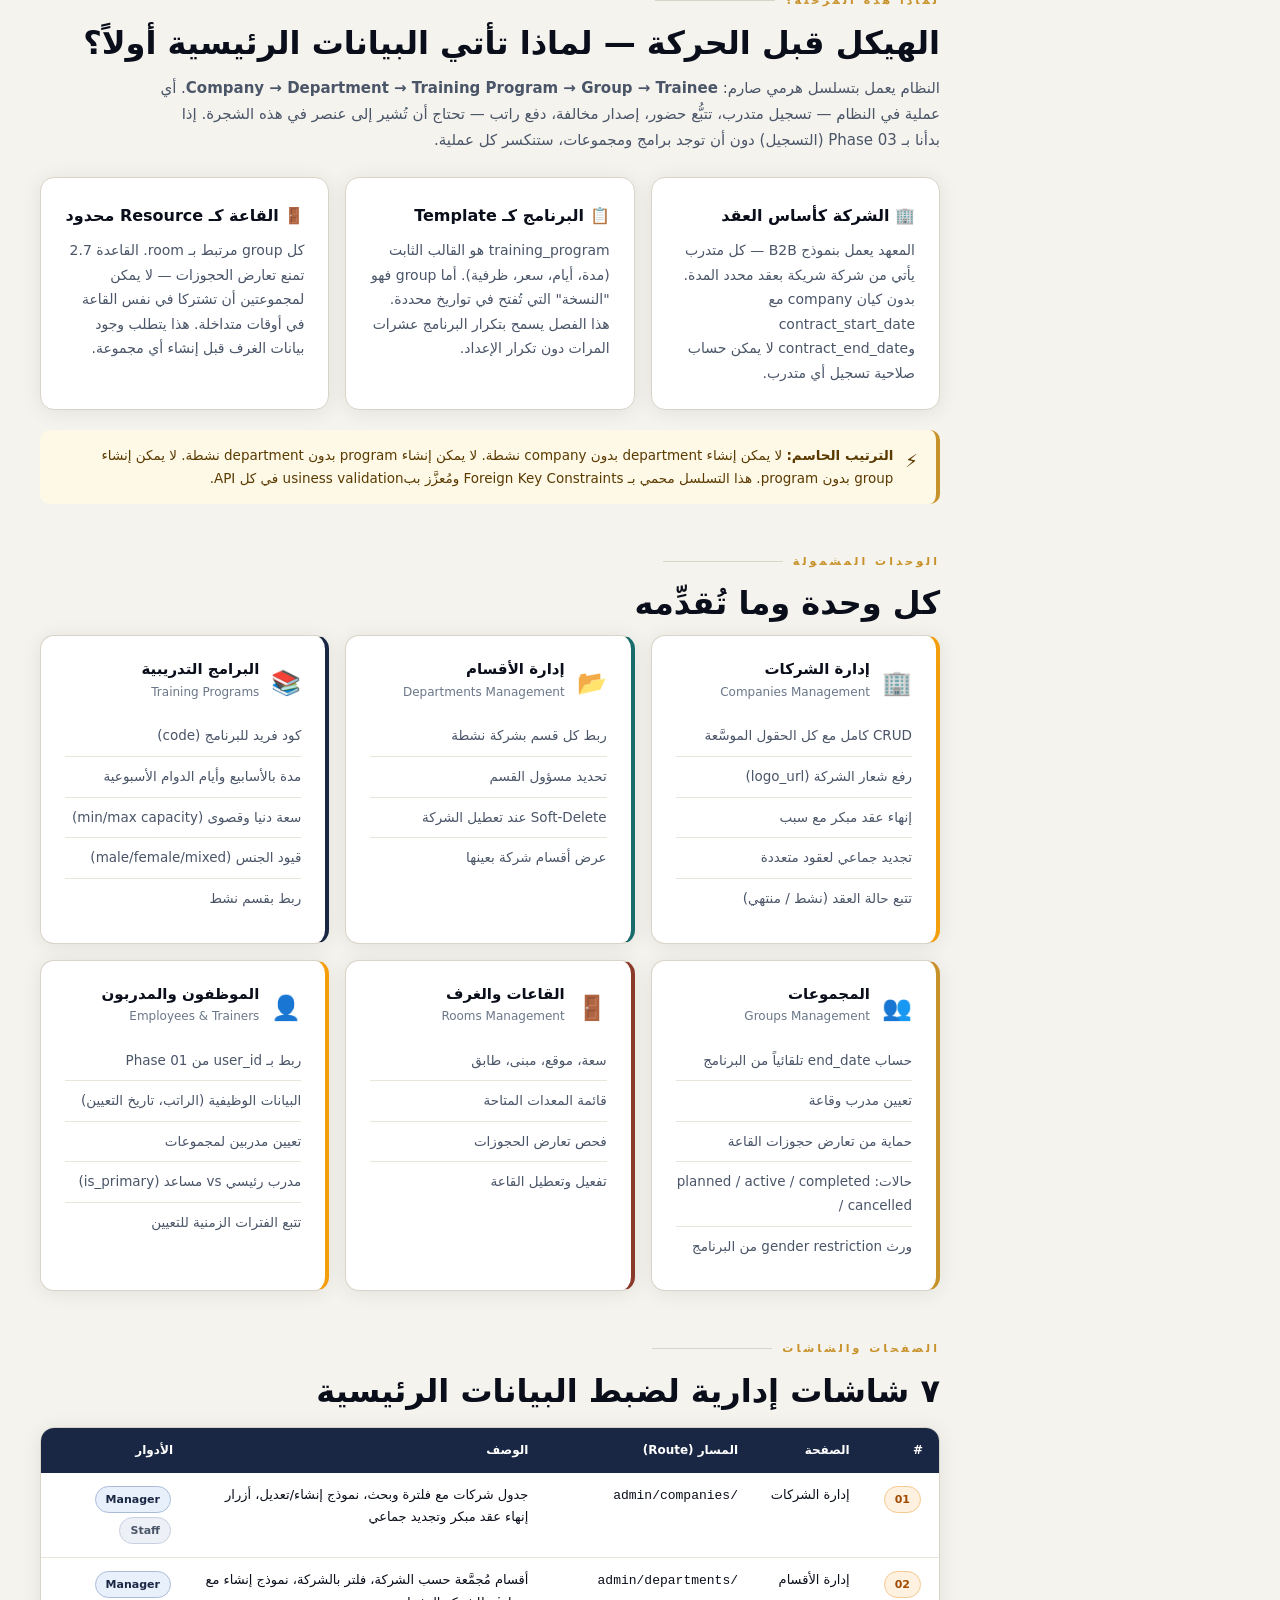
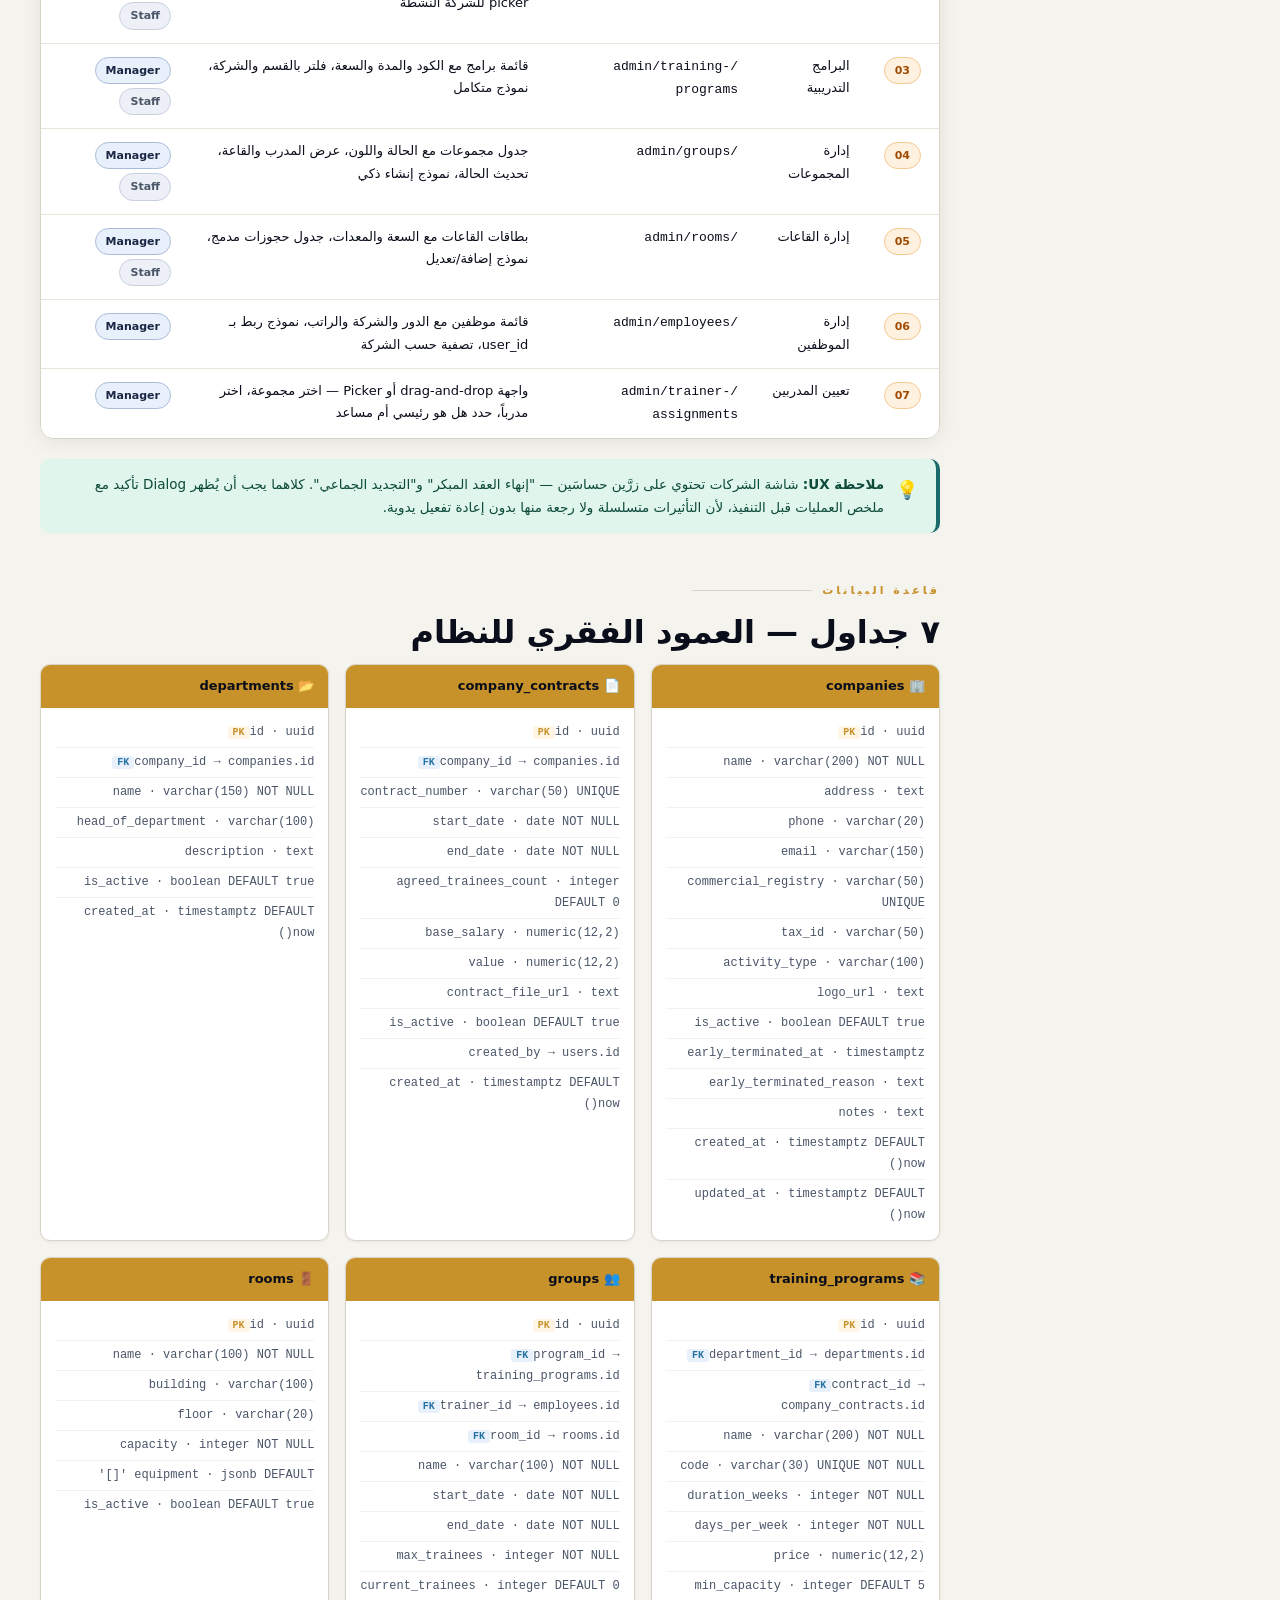
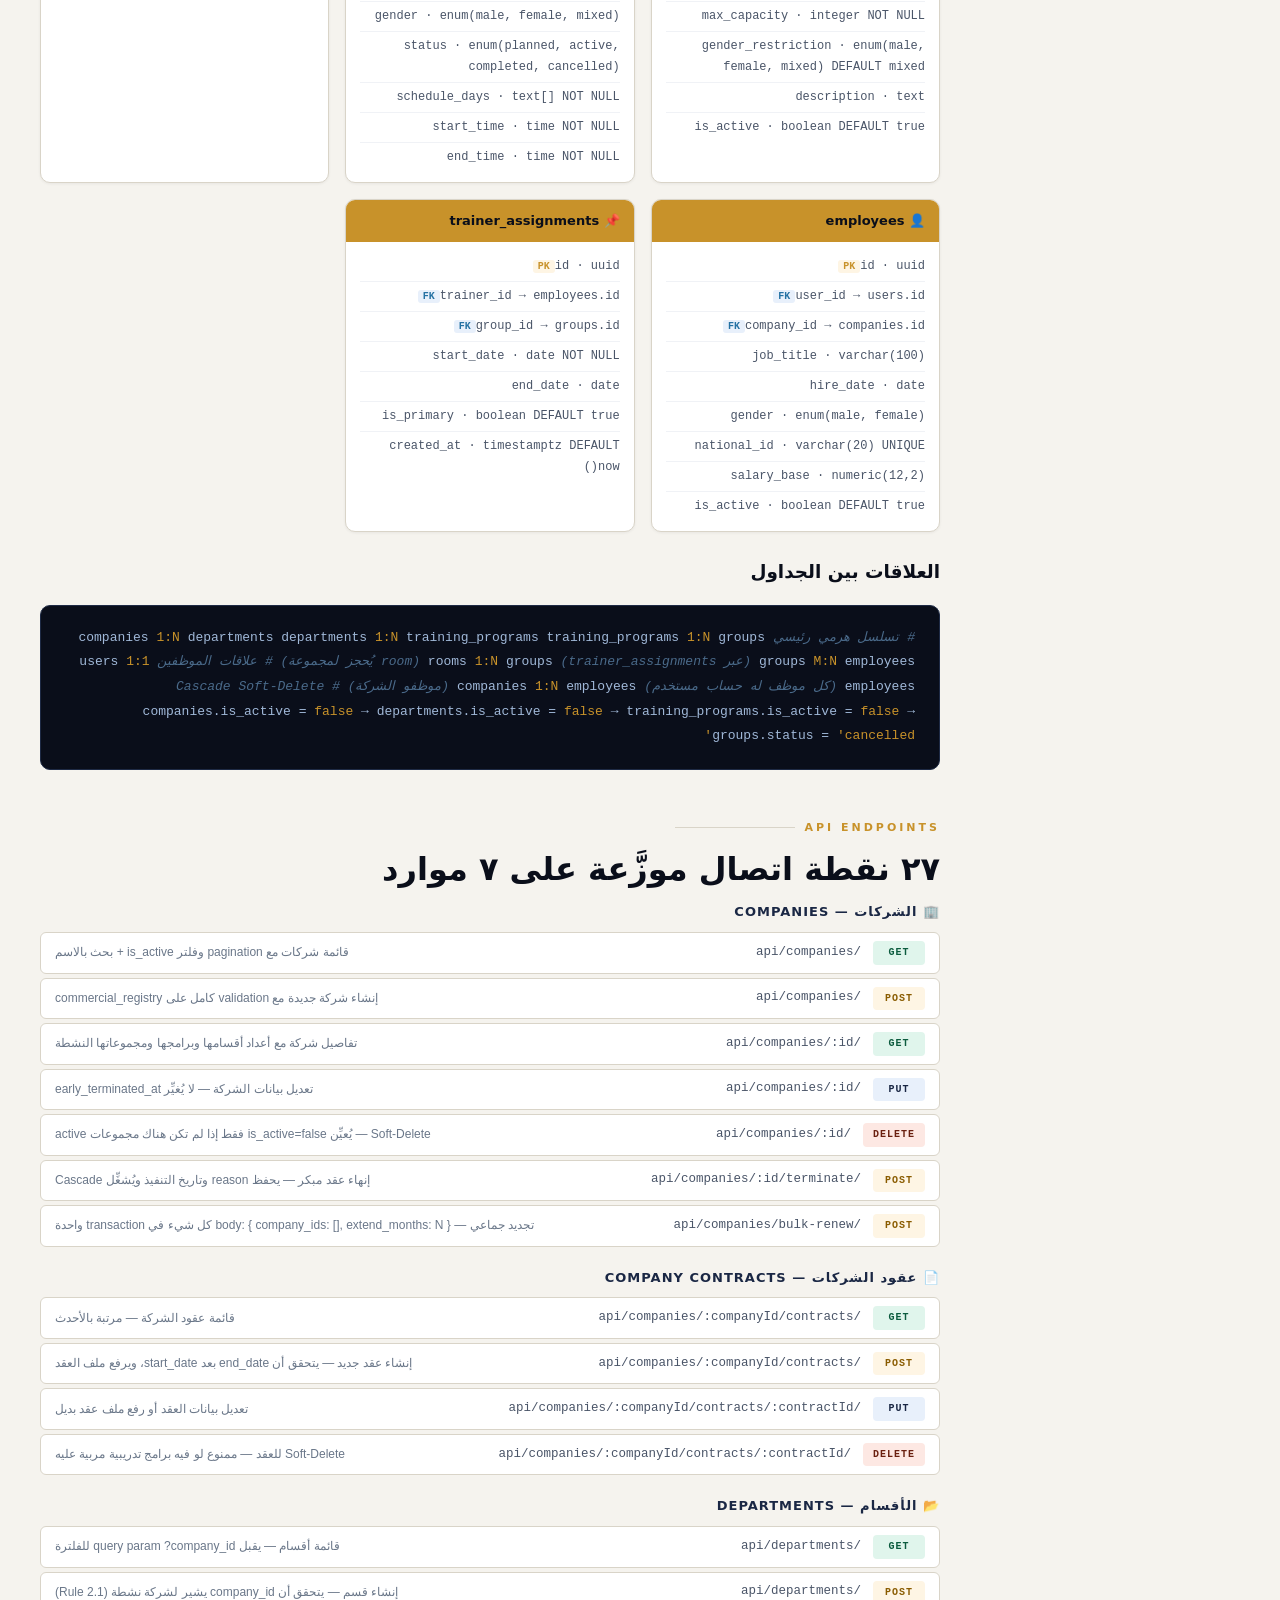
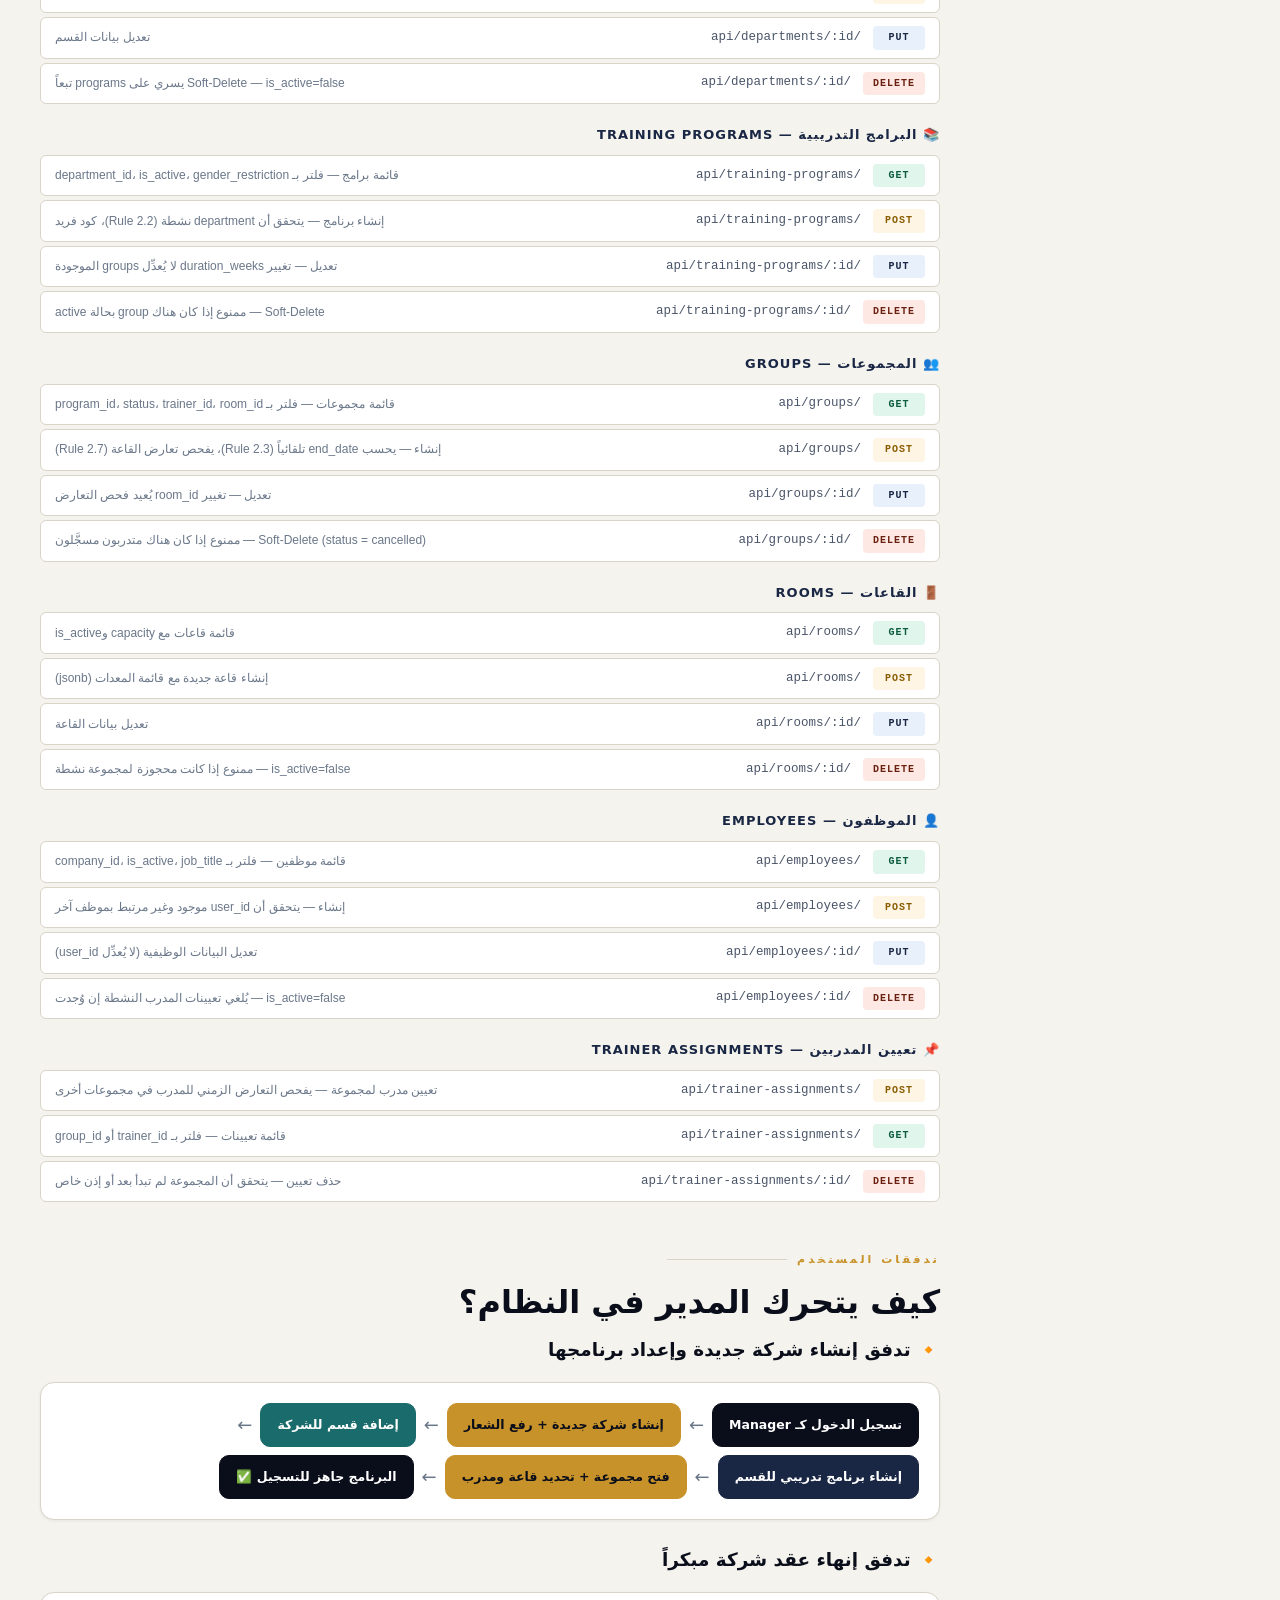
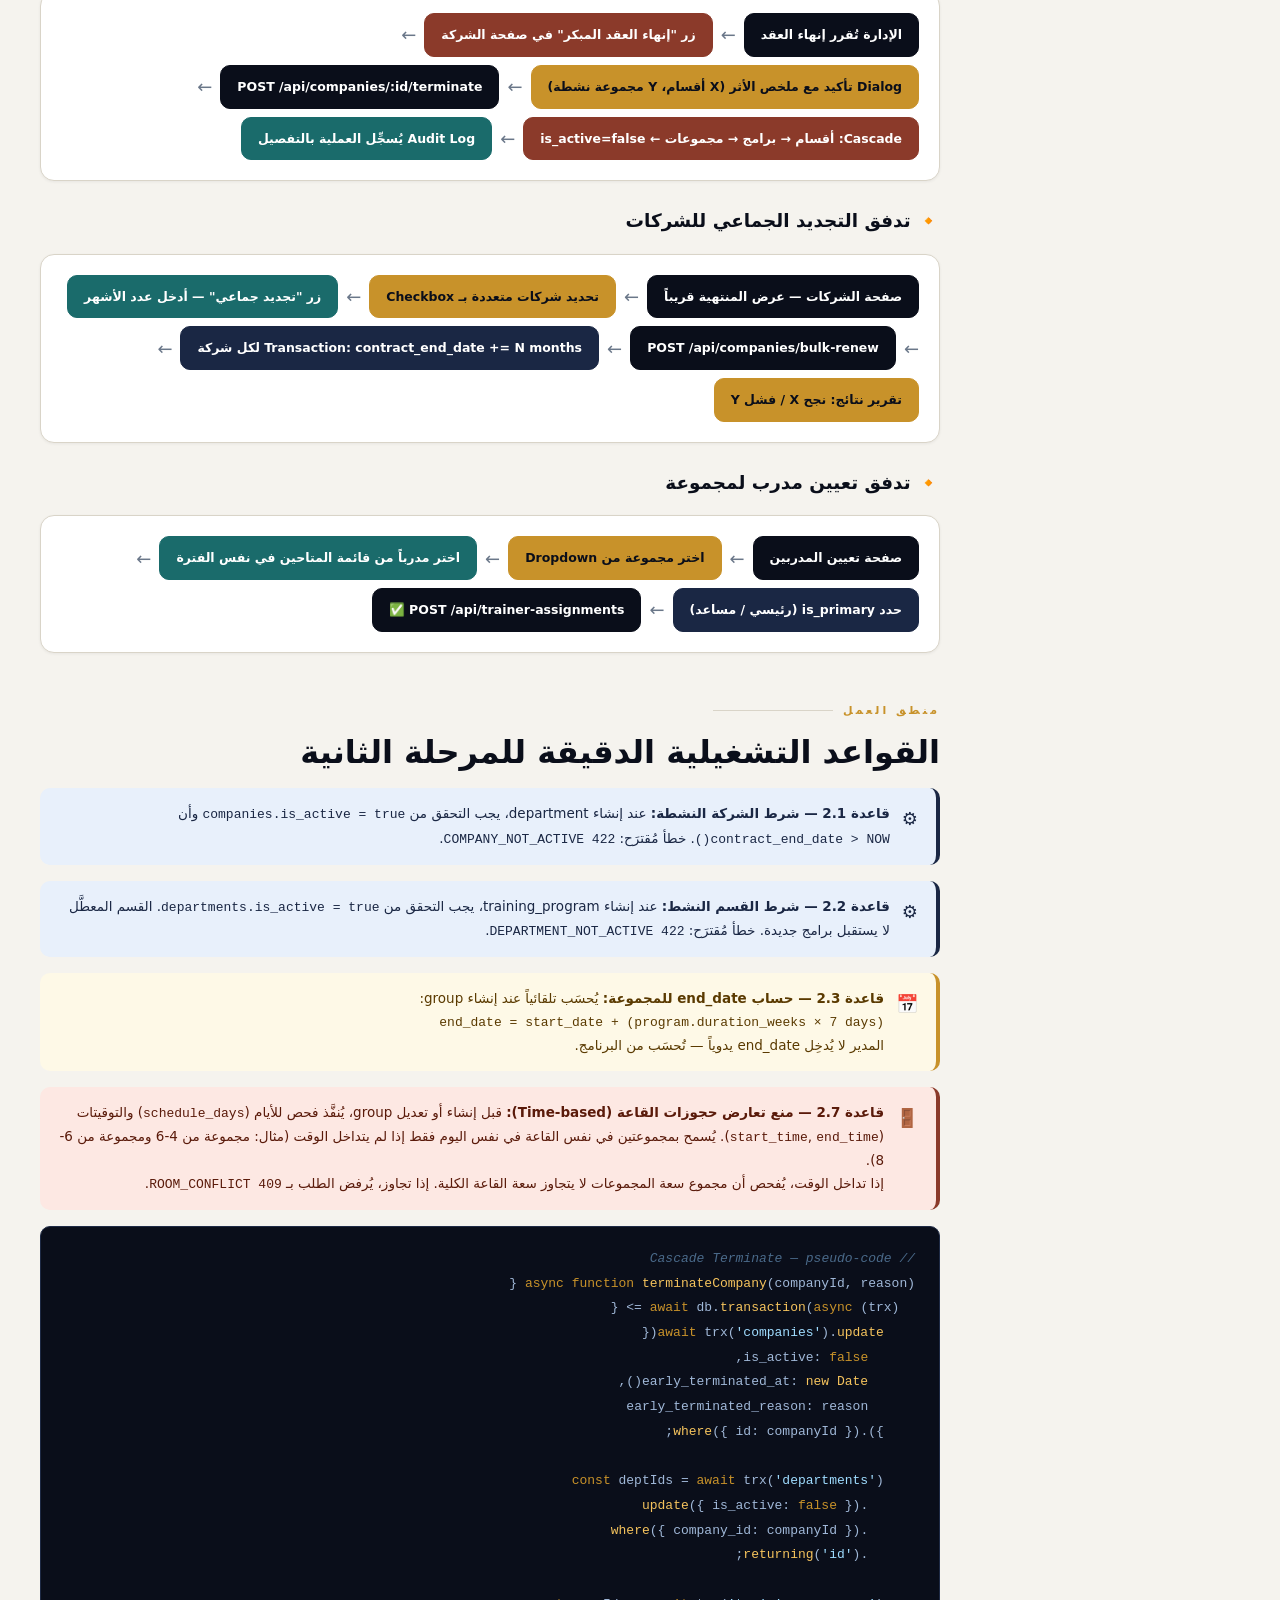
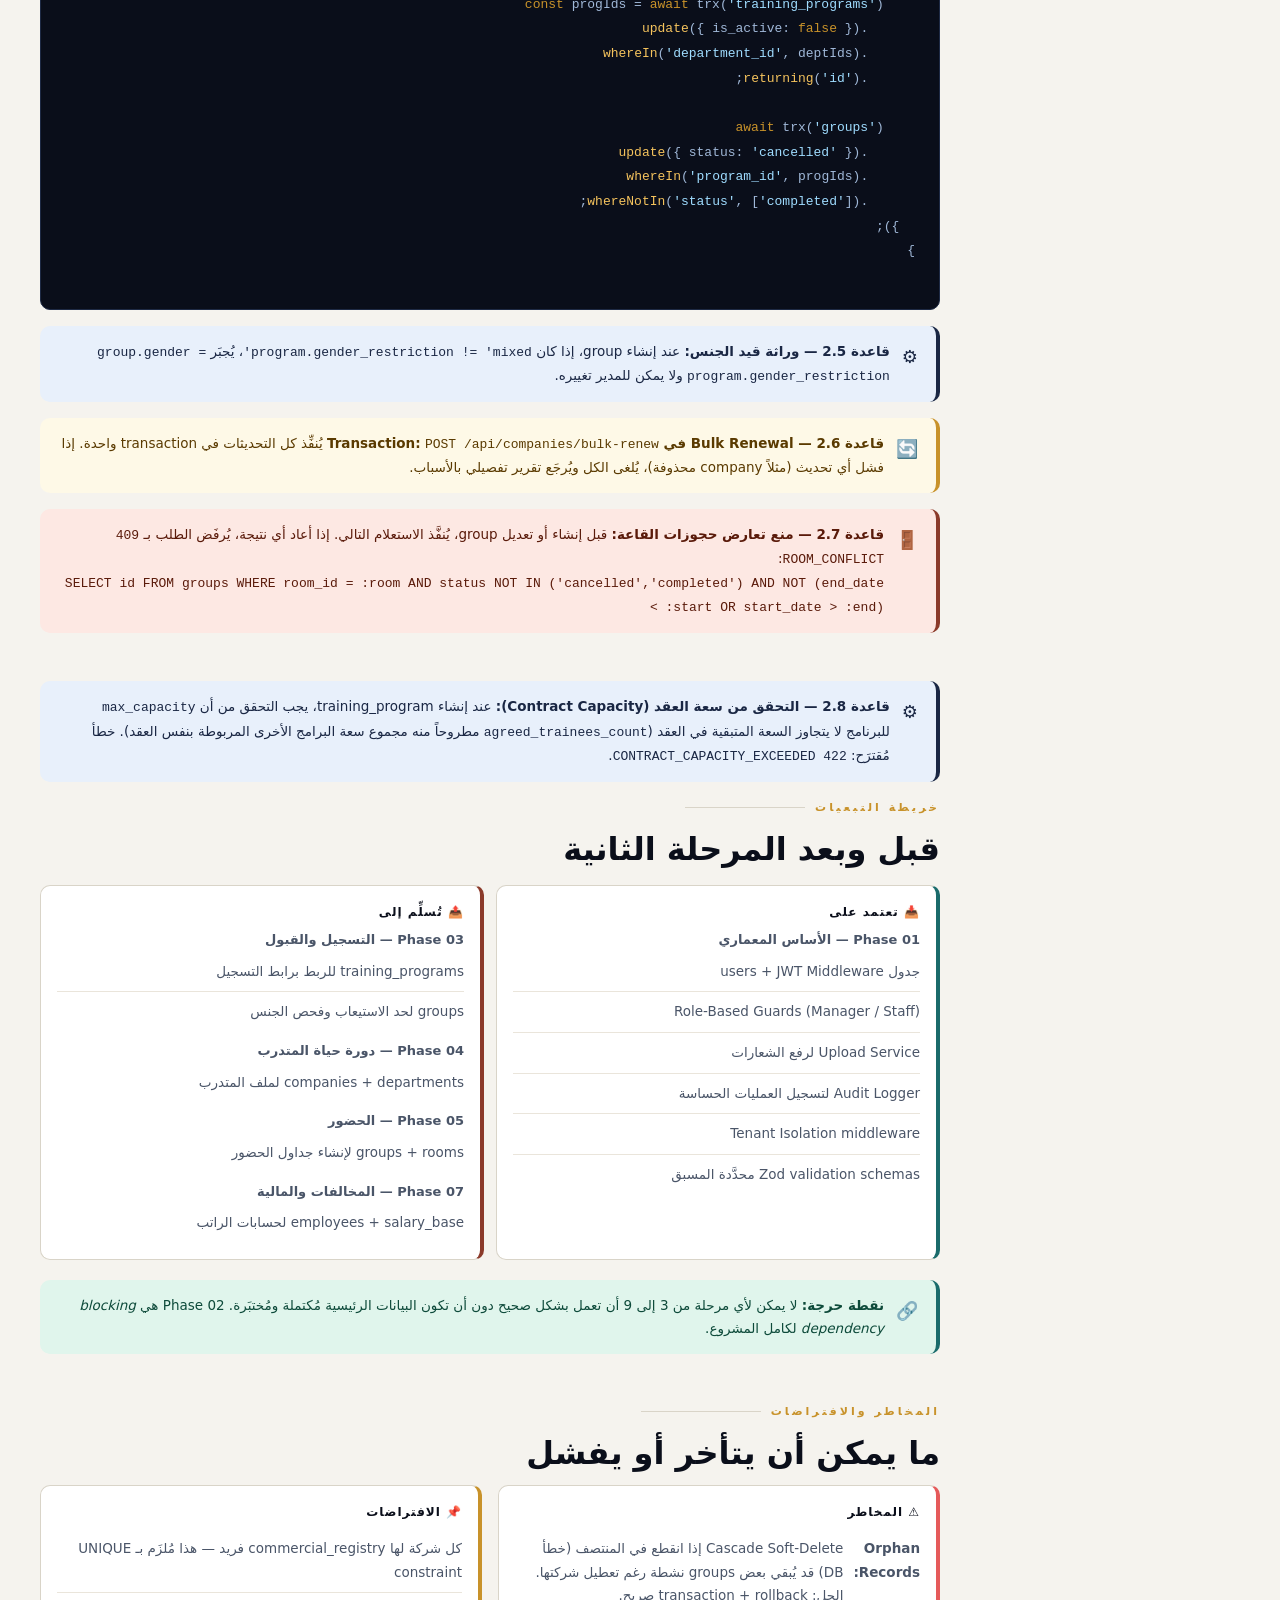
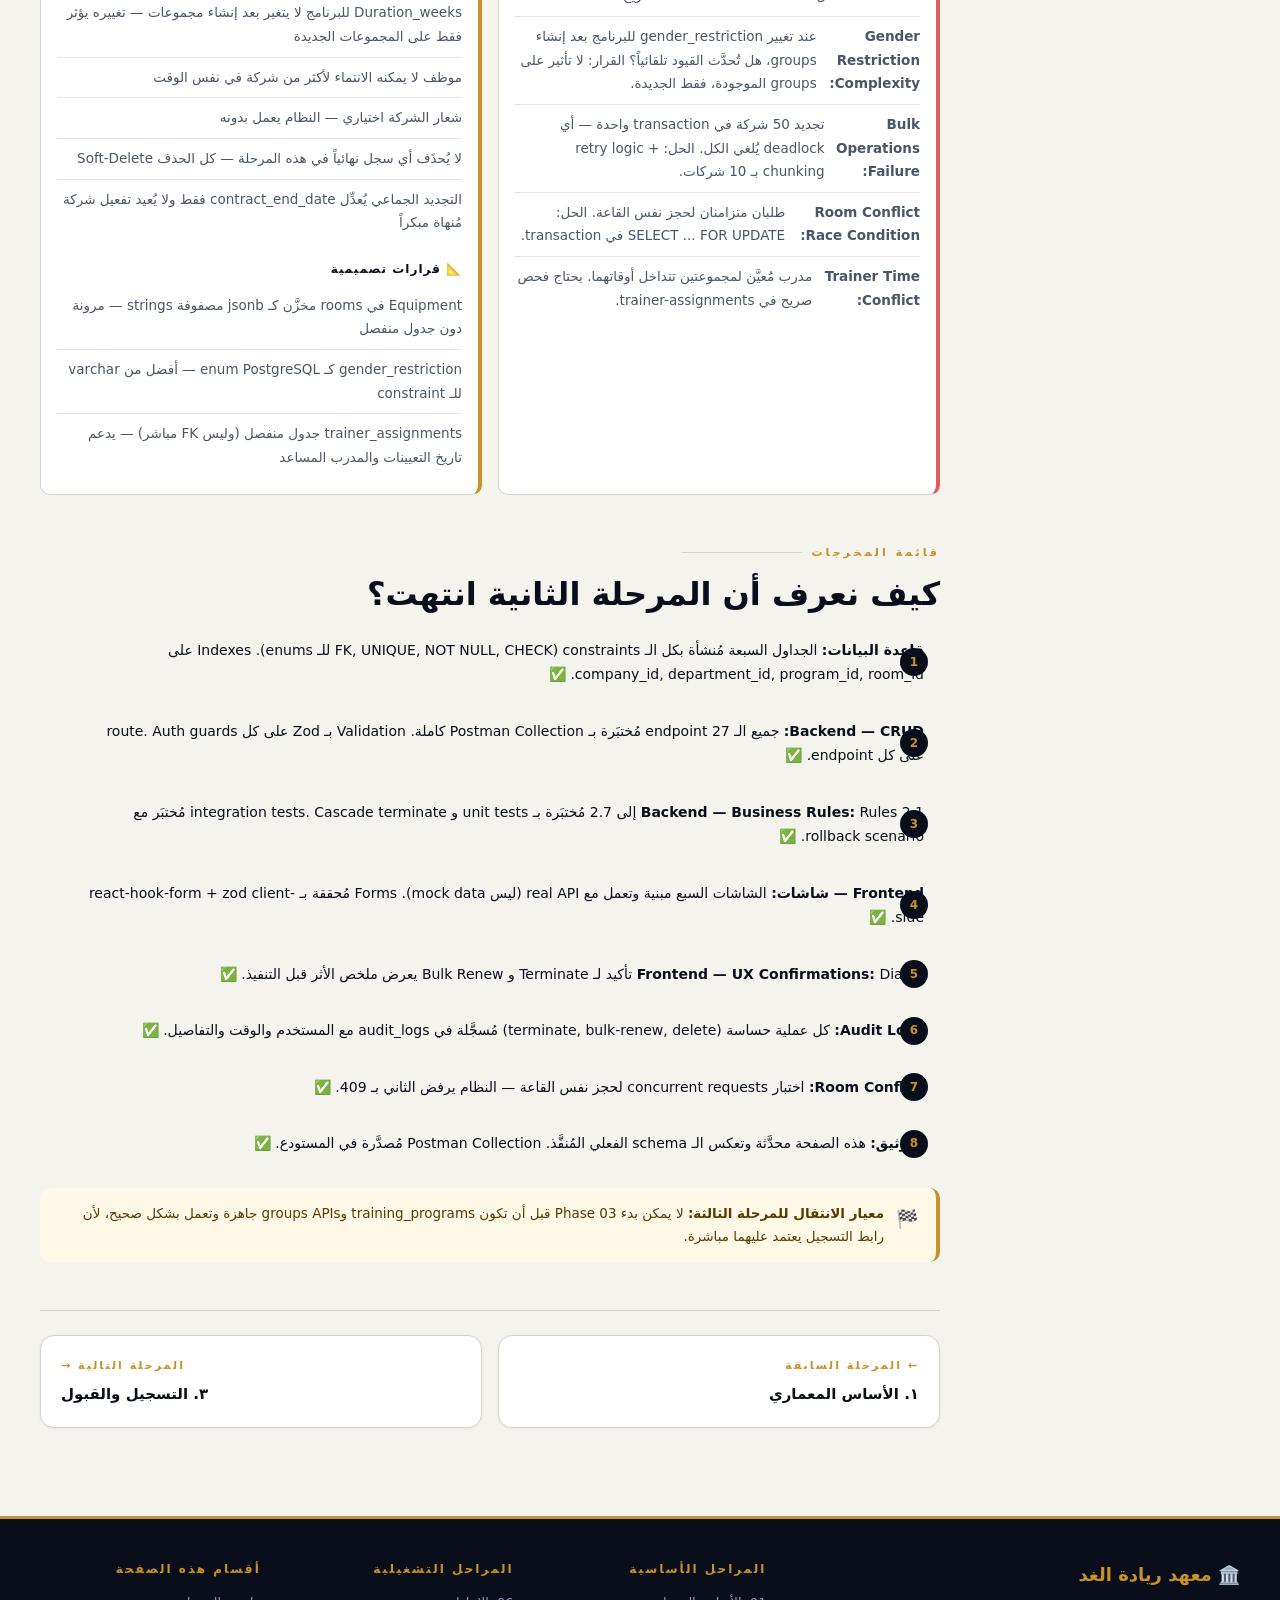
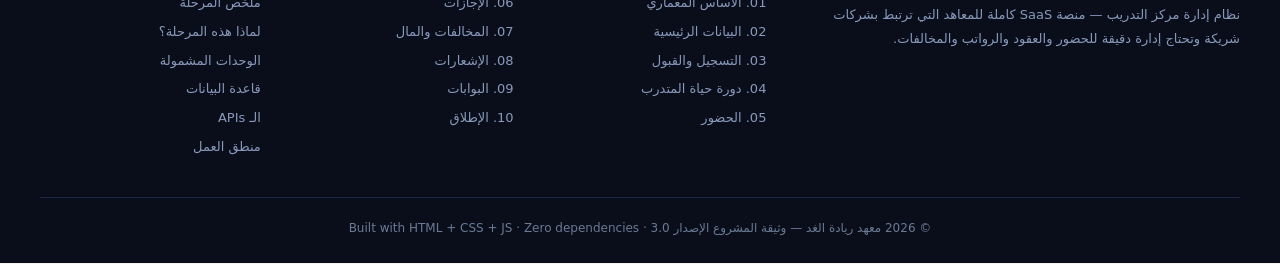
==== commit f7d84bd6: "Add TLI documentation" ====
--- a/phase-02-master-data.html
+++ b/phase-02-master-data.html
@@ -407,8 +407,7 @@
             <div class="db-field">commercial_registry · varchar(50) UNIQUE</div>
             <div class="db-field">tax_id · varchar(50)</div>
             <div class="db-field">activity_type · varchar(100)</div>
-            <div class="db-field">contract_start_date · date NOT NULL</div>
-            <div class="db-field">contract_end_date · date NOT NULL</div>
+
             <div class="db-field">logo_url · text</div>
             <div class="db-field">is_active · boolean DEFAULT true</div>
             <div class="db-field">early_terminated_at · timestamptz</div>
@@ -418,7 +417,24 @@
             <div class="db-field">updated_at · timestamptz DEFAULT now()</div>
           </div>
         </div>
-
+<!-- Table: company_contracts -->
+<div class="db-card">
+  <div class="db-head dh-gold">📄 company_contracts</div>
+  <div class="db-body">
+    <div class="db-field"><span class="pk">PK</span>id · uuid</div>
+    <div class="db-field"><span class="fk">FK</span>company_id → companies.id</div>
+    <div class="db-field">contract_number · varchar(50) UNIQUE</div>
+    <div class="db-field">start_date · date NOT NULL</div>
+    <div class="db-field">end_date · date NOT NULL</div>
+    <div class="db-field">agreed_trainees_count · integer DEFAULT 0</div>
+    <div class="db-field">base_salary · numeric(12,2)</div>
+    <div class="db-field">value · numeric(12,2)</div>
+    <div class="db-field">contract_file_url · text</div>
+    <div class="db-field">is_active · boolean DEFAULT true</div>
+    <div class="db-field">created_by → users.id</div>
+    <div class="db-field">created_at · timestamptz DEFAULT now()</div>
+  </div>
+</div>
         <!-- Table 2: departments -->
         <div class="db-card">
           <div class="db-head dh-gold">📂 departments</div>
@@ -439,6 +455,7 @@
           <div class="db-body">
             <div class="db-field"><span class="pk">PK</span>id · uuid</div>
             <div class="db-field"><span class="fk">FK</span>department_id → departments.id</div>
+            <div class="db-field"><span class="fk">FK</span>contract_id → company_contracts.id</div>
             <div class="db-field">name · varchar(200) NOT NULL</div>
             <div class="db-field">code · varchar(30) UNIQUE NOT NULL</div>
             <div class="db-field">duration_weeks · integer NOT NULL</div>
@@ -467,6 +484,9 @@
             <div class="db-field">current_trainees · integer DEFAULT 0</div>
             <div class="db-field">gender · enum(male, female, mixed)</div>
             <div class="db-field">status · enum(planned, active, completed, cancelled)</div>
+            <div class="db-field">schedule_days · text[] NOT NULL</div>
+<div class="db-field">start_time · time NOT NULL</div>
+<div class="db-field">end_time · time NOT NULL</div>
           </div>
         </div>
 
@@ -584,7 +604,32 @@
           </div>
         </div>
       </div>
-
+<!-- Contracts -->
+<div class="api-group">
+  <div class="api-group-title">📄 عقود الشركات — Company Contracts</div>
+  <div class="api-list">
+    <div class="api-item">
+      <span class="method m-get">GET</span>
+      <span class="api-path">/api/companies/:companyId/contracts</span>
+      <span class="api-desc">قائمة عقود الشركة — مرتبة بالأحدث</span>
+    </div>
+    <div class="api-item">
+      <span class="method m-post">POST</span>
+      <span class="api-path">/api/companies/:companyId/contracts</span>
+      <span class="api-desc">إنشاء عقد جديد — يتحقق أن end_date بعد start_date، ويرفع ملف العقد</span>
+    </div>
+    <div class="api-item">
+      <span class="method m-put">PUT</span>
+      <span class="api-path">/api/companies/:companyId/contracts/:contractId</span>
+      <span class="api-desc">تعديل بيانات العقد أو رفع ملف عقد بديل</span>
+    </div>
+    <div class="api-item">
+      <span class="method m-del">DELETE</span>
+      <span class="api-path">/api/companies/:companyId/contracts/:contractId</span>
+      <span class="api-desc">Soft-Delete للعقد — ممنوع لو فيه برامج تدريبية مربية عليه</span>
+    </div>
+  </div>
+</div>
       <!-- Departments -->
       <div class="api-group">
         <div class="api-group-title">📂 الأقسام — Departments</div>
@@ -838,19 +883,15 @@
           <br>المدير لا يُدخِل end_date يدوياً — تُحسَب من البرنامج.
         </div>
       </div>
-
-      <div class="alert al-rust">
-        <span class="ico">🔴</span>
-        <div>
-          <strong>قاعدة 2.4 — Cascade Soft-Delete عند إنهاء العقد:</strong> عند تنفيذ terminate،
-          يتم في transaction واحدة:
-          <br>1. <code>companies.is_active = false, early_terminated_at = NOW()</code>
-          <br>2. <code>departments.is_active = false</code> WHERE company_id = X
-          <br>3. <code>training_programs.is_active = false</code> WHERE department_id IN (...)
-          <br>4. <code>groups.status = 'cancelled'</code> WHERE program_id IN (...) AND status NOT IN ('completed')
-        </div>
-      </div>
-
+<div class="alert al-rust">
+  <span class="ico">🚪</span>
+  <div>
+    <strong>قاعدة 2.7 — منع تعارض حجوزات القاعة (Time-based):</strong>
+    قبل إنشاء أو تعديل group، يُنفَّذ فحص للأيام (<code>schedule_days</code>) والتوقيتات (<code>start_time</code>, <code>end_time</code>). 
+    يُسمح بمجموعتين في نفس القاعة في نفس اليوم فقط إذا لم يتداخل الوقت (مثال: مجموعة من 4-6 ومجموعة من 6-8).
+    <br>إذا تداخل الوقت، يُفحص أن مجموع سعة المجموعات لا يتجاوز سعة القاعة الكلية. إذا تجاوز، يُرفض الطلب بـ <code>409 ROOM_CONFLICT</code>.
+  </div>
+</div>
       <pre class="code-block">
 <span class="c-com">// Cascade Terminate — pseudo-code</span>
 <span class="c-key">async function</span> <span class="c-fn">terminateCompany</span>(companyId, reason) {
@@ -907,6 +948,14 @@
         </div>
       </div>
     </section>
+    <div class="alert al-navy">
+  <span class="ico">⚙️</span>
+  <div>
+    <strong>قاعدة 2.8 — التحقق من سعة العقد (Contract Capacity):</strong>
+    عند إنشاء training_program، يجب التحقق من أن <code>max_capacity</code> للبرنامج لا يتجاوز السعة المتبقية في العقد (<code>agreed_trainees_count</code> مطروحاً منه مجموع سعة البرامج الأخرى المربوطة بنفس العقد). 
+    خطأ مُقترَح: <code>422 CONTRACT_CAPACITY_EXCEEDED</code>.
+  </div>
+</div>
 
     <!-- ===== SECTION 9: DEPENDENCIES ===== -->
     <section id="dependencies" class="section">
--- a/assets/css/style.css
+++ b/assets/css/style.css
@@ -0,0 +1,1258 @@
+/* ========================================================================
+   معهد ريادة الغد — نظام إدارة مركز التدريب
+   Documentation Website — Shared Stylesheet
+   ======================================================================== */
+
+/* ---------- 1. DESIGN TOKENS ---------- */
+:root {
+  /* Core palette */
+  --ink: #0a0e1a;
+  --paper: #f5f3ee;
+  --card: #ffffff;
+  --gold: #c8922a;
+  --gold-light: #f0d080;
+  --gold-soft: #fef5e4;
+  --teal: #1a6b6b;
+  --teal-light: #e0f5ec;
+  --rust: #8b3a2a;
+  --rust-light: #fde8e3;
+  --navy: #1a2744;
+  --navy-light: #e8f0fb;
+  --slate: #4a5568;
+  --muted: #6a7789;
+  --border: #d9d4c8;
+  --border-soft: #eae5db;
+
+  /* Phase colors (10 phases) */
+  --p1: #e55a5a;
+  --p2: #f59e0b;
+  --p3: #10b981;
+  --p4: #3b82f6;
+  --p5: #8b5cf6;
+  --p6: #ec4899;
+  --p7: #06b6d4;
+  --p8: #f97316;
+  --p9: #84cc16;
+  --p10: #0a0e1a;
+
+  /* Shadows */
+  --shadow-sm: 0 1px 3px rgba(10,14,26,.06);
+  --shadow: 0 2px 20px rgba(10,14,26,.08);
+  --shadow-lg: 0 8px 40px rgba(10,14,26,.14);
+
+  /* Spacing scale */
+  --s-1: 4px;
+  --s-2: 8px;
+  --s-3: 12px;
+  --s-4: 16px;
+  --s-5: 20px;
+  --s-6: 24px;
+  --s-8: 32px;
+  --s-10: 40px;
+  --s-12: 48px;
+  --s-16: 64px;
+
+  /* Radii */
+  --r-sm: 6px;
+  --r-md: 10px;
+  --r-lg: 14px;
+  --r-xl: 20px;
+
+  /* Container */
+  --max: 1280px;
+}
+
+/* ---------- 2. RESET ---------- */
+* { box-sizing: border-box; margin: 0; padding: 0; }
+
+html { scroll-behavior: smooth; scroll-padding-top: 80px; }
+
+body {
+  font-family: 'Tajawal', system-ui, -apple-system, 'Segoe UI', sans-serif;
+  background: var(--paper);
+  color: var(--ink);
+  line-height: 1.75;
+  overflow-x: hidden;
+  font-size: 15px;
+}
+
+img { max-width: 100%; display: block; }
+
+a { color: inherit; text-decoration: none; }
+
+code, pre, .mono {
+  font-family: 'IBM Plex Mono', 'Consolas', monospace;
+  font-size: 13px;
+}
+
+/* ---------- 3. TOP NAVIGATION ---------- */
+.site-nav {
+  position: fixed;
+  top: 0;
+  inset-inline: 0;
+  z-index: 100;
+  background: var(--ink);
+  border-bottom: 2px solid var(--gold);
+  height: 60px;
+  display: flex;
+  align-items: center;
+  padding: 0 var(--s-10);
+}
+
+.site-nav-inner {
+  max-width: var(--max);
+  width: 100%;
+  margin: auto;
+  display: flex;
+  align-items: center;
+  justify-content: space-between;
+  gap: var(--s-5);
+}
+
+.nav-logo {
+  color: var(--gold);
+  font-size: 16px;
+  font-weight: 800;
+  display: flex;
+  align-items: center;
+  gap: 10px;
+  flex-shrink: 0;
+}
+.nav-logo span { color: #fff; font-weight: 300; font-size: 13px; }
+
+.nav-links {
+  display: flex;
+  gap: 2px;
+  overflow-x: auto;
+  scrollbar-width: none;
+}
+.nav-links::-webkit-scrollbar { display: none; }
+
+.nav-links a {
+  color: #8899bb;
+  font-size: 12.5px;
+  font-weight: 600;
+  padding: 6px 12px;
+  border-radius: 6px;
+  transition: all .2s;
+  white-space: nowrap;
+}
+.nav-links a:hover {
+  background: #1e2a45;
+  color: var(--gold);
+}
+.nav-links a.active {
+  background: var(--gold);
+  color: var(--ink);
+}
+
+.nav-toggle {
+  display: none;
+  background: none;
+  border: none;
+  color: var(--gold);
+  font-size: 22px;
+  cursor: pointer;
+}
+
+/* ---------- 4. SCROLL PROGRESS BAR ---------- */
+.scroll-progress {
+  position: fixed;
+  top: 60px;
+  inset-inline: 0;
+  height: 3px;
+  z-index: 99;
+  background: rgba(10,14,26,.04);
+}
+.scroll-progress-bar {
+  height: 100%;
+  width: 0;
+  background: linear-gradient(90deg, var(--gold), var(--teal));
+  transition: width .1s linear;
+}
+
+/* ---------- 5. BREADCRUMB ---------- */
+.breadcrumb {
+  background: var(--ink);
+  padding: 72px var(--s-10) 14px;
+  font-size: 12.5px;
+  color: #8899bb;
+}
+.breadcrumb-inner {
+  max-width: var(--max);
+  margin: auto;
+  display: flex;
+  align-items: center;
+  gap: 8px;
+  flex-wrap: wrap;
+}
+.breadcrumb a {
+  color: var(--gold);
+  font-weight: 600;
+}
+.breadcrumb a:hover { text-decoration: underline; }
+.breadcrumb .sep { opacity: .5; }
+.breadcrumb .current { color: #fff; font-weight: 600; }
+
+/* ---------- 6. PAGE HERO ---------- */
+.page-hero {
+  background: var(--ink);
+  color: #fff;
+  padding: var(--s-10) var(--s-10) var(--s-12);
+  position: relative;
+  overflow: hidden;
+}
+.page-hero::before {
+  content: '';
+  position: absolute;
+  inset: 0;
+  opacity: .04;
+  background-image:
+    linear-gradient(var(--gold) 1px, transparent 1px),
+    linear-gradient(90deg, var(--gold) 1px, transparent 1px);
+  background-size: 60px 60px;
+  pointer-events: none;
+}
+.page-hero-inner {
+  max-width: var(--max);
+  margin: auto;
+  position: relative;
+  z-index: 1;
+}
+.hero-label {
+  font-size: 11px;
+  font-weight: 700;
+  letter-spacing: 3px;
+  text-transform: uppercase;
+  color: var(--gold);
+  margin-bottom: 12px;
+}
+.page-hero h1 {
+  font-size: clamp(2rem, 4vw, 3.2rem);
+  font-weight: 900;
+  line-height: 1.15;
+  margin-bottom: 14px;
+}
+.page-hero h1 span { color: var(--gold); }
+.page-hero .hero-desc {
+  font-size: 16px;
+  color: #aab8cc;
+  max-width: 760px;
+  line-height: 1.8;
+}
+
+.hero-meta {
+  display: flex;
+  gap: var(--s-3);
+  flex-wrap: wrap;
+  margin-top: var(--s-6);
+}
+.hero-meta-item {
+  background: rgba(255,255,255,.06);
+  border: 1px solid rgba(255,255,255,.1);
+  border-radius: 10px;
+  padding: 10px 16px;
+  font-size: 13px;
+}
+.hero-meta-item strong { color: var(--gold); display: block; font-size: 18px; }
+.hero-meta-item span { color: #8899bb; font-size: 11px; }
+
+/* Complexity badge */
+.complexity-badge {
+  display: inline-flex;
+  align-items: center;
+  gap: 6px;
+  background: rgba(200,146,42,.15);
+  border: 1px solid rgba(200,146,42,.4);
+  color: var(--gold);
+  padding: 6px 14px;
+  border-radius: 30px;
+  font-size: 12px;
+  font-weight: 700;
+  margin-bottom: 16px;
+}
+
+/* ---------- 7. PHASE NAVIGATOR ---------- */
+.phase-navigator {
+  background: #fff;
+  border-bottom: 1px solid var(--border);
+  padding: var(--s-5) var(--s-10);
+  position: sticky;
+  top: 63px;
+  z-index: 90;
+  box-shadow: var(--shadow-sm);
+}
+.phase-nav-inner {
+  max-width: var(--max);
+  margin: auto;
+  display: flex;
+  align-items: center;
+  gap: var(--s-3);
+  overflow-x: auto;
+  scrollbar-width: thin;
+}
+.phase-nav-label {
+  font-size: 11px;
+  font-weight: 700;
+  color: var(--muted);
+  letter-spacing: 2px;
+  text-transform: uppercase;
+  flex-shrink: 0;
+}
+.phase-dot {
+  display: inline-flex;
+  align-items: center;
+  gap: 6px;
+  padding: 6px 12px;
+  border-radius: 20px;
+  font-size: 12px;
+  font-weight: 700;
+  border: 1px solid var(--border);
+  background: var(--paper);
+  color: var(--slate);
+  transition: all .2s;
+  flex-shrink: 0;
+  white-space: nowrap;
+}
+.phase-dot:hover {
+  transform: translateY(-1px);
+  box-shadow: var(--shadow);
+}
+.phase-dot .pd-num {
+  width: 22px;
+  height: 22px;
+  border-radius: 50%;
+  color: #fff;
+  display: inline-flex;
+  align-items: center;
+  justify-content: center;
+  font-size: 11px;
+  font-weight: 800;
+}
+.phase-dot.current {
+  background: var(--ink);
+  color: #fff;
+  border-color: var(--ink);
+}
+.phase-dot.done {
+  background: var(--teal-light);
+  color: var(--teal);
+  border-color: var(--teal);
+}
+.pdn-1 { background: var(--p1); }
+.pdn-2 { background: var(--p2); }
+.pdn-3 { background: var(--p3); }
+.pdn-4 { background: var(--p4); }
+.pdn-5 { background: var(--p5); }
+.pdn-6 { background: var(--p6); }
+.pdn-7 { background: var(--p7); }
+.pdn-8 { background: var(--p8); }
+.pdn-9 { background: var(--p9); }
+.pdn-10 { background: var(--p10); }
+
+/* ---------- 8. MAIN LAYOUT ---------- */
+.page-body {
+  max-width: var(--max);
+  margin: auto;
+  display: grid;
+  grid-template-columns: 260px 1fr;
+  gap: var(--s-10);
+  padding: var(--s-10);
+}
+@media (max-width: 980px) {
+  .page-body { grid-template-columns: 1fr; gap: var(--s-6); padding: var(--s-6); }
+}
+
+/* TOC Sidebar */
+.toc {
+  position: sticky;
+  top: 130px;
+  align-self: start;
+  background: #fff;
+  border: 1px solid var(--border);
+  border-radius: var(--r-lg);
+  padding: var(--s-5);
+  box-shadow: var(--shadow-sm);
+  max-height: calc(100vh - 160px);
+  overflow-y: auto;
+}
+.toc h4 {
+  font-size: 11px;
+  font-weight: 800;
+  letter-spacing: 2px;
+  text-transform: uppercase;
+  color: var(--gold);
+  margin-bottom: var(--s-4);
+  padding-bottom: var(--s-3);
+  border-bottom: 1px solid var(--border-soft);
+}
+.toc ul { list-style: none; }
+.toc li { margin: 3px 0; }
+.toc a {
+  display: block;
+  padding: 6px 10px;
+  border-radius: 6px;
+  font-size: 13px;
+  color: var(--slate);
+  font-weight: 500;
+  border-right: 3px solid transparent;
+  transition: all .2s;
+}
+.toc a:hover {
+  background: var(--paper);
+  color: var(--ink);
+}
+.toc a.active {
+  background: var(--gold-soft);
+  color: var(--ink);
+  border-right-color: var(--gold);
+  font-weight: 700;
+}
+.toc .toc-sub a {
+  font-size: 12px;
+  padding-right: 22px;
+  color: var(--muted);
+}
+
+/* Content area */
+.content {
+  min-width: 0;
+}
+
+/* ---------- 9. SECTIONS ---------- */
+.section {
+  margin-bottom: var(--s-12);
+  scroll-margin-top: 140px;
+}
+.section-label {
+  font-size: 11px;
+  font-weight: 700;
+  letter-spacing: 3px;
+  text-transform: uppercase;
+  color: var(--gold);
+  margin-bottom: var(--s-3);
+  display: flex;
+  align-items: center;
+  gap: 10px;
+}
+.section-label::after {
+  content: '';
+  flex: 1;
+  height: 1px;
+  background: var(--border);
+  max-width: 120px;
+}
+.section-title {
+  font-size: clamp(1.4rem, 2.5vw, 2rem);
+  font-weight: 900;
+  color: var(--ink);
+  margin-bottom: var(--s-3);
+  line-height: 1.25;
+}
+.section-desc {
+  font-size: 15px;
+  color: var(--slate);
+  max-width: 780px;
+  margin-bottom: var(--s-6);
+}
+.section-separator {
+  border: 0;
+  height: 1px;
+  background: linear-gradient(90deg, transparent, var(--border), transparent);
+  margin: var(--s-10) 0;
+}
+
+h3 { font-size: 1.15rem; font-weight: 800; margin-bottom: var(--s-3); color: var(--ink); }
+h4 { font-size: 1rem; font-weight: 700; margin-bottom: var(--s-2); color: var(--ink); }
+
+p + p { margin-top: var(--s-3); }
+
+/* Anchor link button */
+.anchor-link {
+  margin-inline-start: 8px;
+  opacity: 0;
+  font-size: 14px;
+  color: var(--gold);
+  transition: opacity .2s;
+  cursor: pointer;
+  background: none;
+  border: none;
+}
+h2:hover .anchor-link,
+h3:hover .anchor-link { opacity: 1; }
+
+/* ---------- 10. CARDS ---------- */
+.card {
+  background: #fff;
+  border: 1px solid var(--border);
+  border-radius: var(--r-lg);
+  padding: var(--s-6);
+  box-shadow: var(--shadow);
+  transition: all .3s;
+}
+.card:hover { transform: translateY(-2px); box-shadow: var(--shadow-lg); }
+
+.card-accent {
+  border-right: 4px solid var(--gold);
+}
+.card-accent.c-teal { border-right-color: var(--teal); }
+.card-accent.c-navy { border-right-color: var(--navy); }
+.card-accent.c-rust { border-right-color: var(--rust); }
+.card-accent.c-p1 { border-right-color: var(--p1); }
+.card-accent.c-p2 { border-right-color: var(--p2); }
+.card-accent.c-p3 { border-right-color: var(--p3); }
+.card-accent.c-p4 { border-right-color: var(--p4); }
+.card-accent.c-p5 { border-right-color: var(--p5); }
+.card-accent.c-p6 { border-right-color: var(--p6); }
+.card-accent.c-p7 { border-right-color: var(--p7); }
+.card-accent.c-p8 { border-right-color: var(--p8); }
+.card-accent.c-p9 { border-right-color: var(--p9); }
+.card-accent.c-p10 { border-right-color: var(--p10); }
+
+.card h3, .card h4 { margin-bottom: var(--s-2); color: var(--ink); }
+.card p { color: var(--slate); font-size: 14px; }
+
+.card-head {
+  display: flex;
+  align-items: flex-start;
+  gap: 12px;
+  margin-bottom: var(--s-3);
+}
+.card-icon {
+  font-size: 24px;
+  flex-shrink: 0;
+  margin-top: 2px;
+}
+.card-title { font-size: 15px; font-weight: 800; line-height: 1.3; }
+.card-sub { font-size: 12px; color: var(--muted); margin-top: 2px; }
+
+/* ---------- 11. GRIDS ---------- */
+.grid { display: grid; gap: var(--s-4); }
+.grid-2 { grid-template-columns: repeat(auto-fit, minmax(300px, 1fr)); }
+.grid-3 { grid-template-columns: repeat(auto-fit, minmax(240px, 1fr)); }
+.grid-4 { grid-template-columns: repeat(auto-fit, minmax(200px, 1fr)); }
+.grid-compact { gap: var(--s-3); }
+
+/* ---------- 12. LISTS ---------- */
+.feat-list { list-style: none; padding: 0; }
+.feat-list li {
+  font-size: 13.5px;
+  padding: 8px 0;
+  border-bottom: 1px solid var(--border-soft);
+  display: flex;
+  align-items: flex-start;
+  gap: 10px;
+  color: var(--slate);
+}
+.feat-list li:last-child { border: none; }
+.feat-list .ico { flex-shrink: 0; font-size: 14px; line-height: 1.4; }
+
+.check-list { list-style: none; }
+.check-list li {
+  padding: 6px 0 6px 24px;
+  position: relative;
+  font-size: 14px;
+  color: var(--slate);
+}
+.check-list li::before {
+  content: '✓';
+  position: absolute;
+  right: 0;
+  color: var(--teal);
+  font-weight: 800;
+}
+
+.num-list { list-style: none; counter-reset: n; }
+.num-list li {
+  counter-increment: n;
+  padding: var(--s-3) var(--s-4) var(--s-3) var(--s-12);
+  background: var(--paper);
+  border-radius: var(--r-md);
+  margin-bottom: var(--s-2);
+  position: relative;
+  font-size: 14px;
+}
+.num-list li::before {
+  content: counter(n);
+  position: absolute;
+  right: var(--s-3);
+  top: 50%;
+  transform: translateY(-50%);
+  width: 28px;
+  height: 28px;
+  border-radius: 50%;
+  background: var(--ink);
+  color: var(--gold);
+  display: inline-flex;
+  align-items: center;
+  justify-content: center;
+  font-weight: 800;
+  font-size: 12px;
+}
+
+/* ---------- 13. BADGES / PILLS / CHIPS ---------- */
+.badge {
+  display: inline-flex;
+  align-items: center;
+  gap: 4px;
+  font-size: 11px;
+  font-weight: 600;
+  padding: 3px 10px;
+  border-radius: 20px;
+  margin: 2px;
+  border: 1px solid transparent;
+}
+.b-gold { background: var(--gold-soft); color: #8a5c00; border-color: #f0d080; }
+.b-teal { background: var(--teal-light); color: #0d5c3f; border-color: #a0d8c0; }
+.b-navy { background: var(--navy-light); color: var(--navy); border-color: #aabbd8; }
+.b-rust { background: var(--rust-light); color: #6a2010; border-color: #f0b0a0; }
+.b-gray { background: #edf0f6; color: var(--slate); border-color: #c8d0e0; }
+.b-green { background: #e8f5e9; color: #1b5e20; border-color: #a5d6a7; }
+.b-purple { background: #efeaff; color: #5a3fa0; border-color: #cbbdf0; }
+.b-orange { background: #fff1e0; color: #a04a00; border-color: #f5c890; }
+.b-pink { background: #fdeaef; color: #9a1a4a; border-color: #f0b0c4; }
+
+.chip {
+  display: inline-flex;
+  align-items: center;
+  gap: 6px;
+  padding: 6px 12px;
+  border-radius: 20px;
+  font-size: 12.5px;
+  font-weight: 600;
+  background: var(--paper);
+  border: 1px solid var(--border);
+  color: var(--slate);
+}
+.chip .dot {
+  width: 8px; height: 8px; border-radius: 50%;
+  background: var(--gold);
+}
+
+/* ---------- 14. ALERTS / NOTES ---------- */
+.alert {
+  border-radius: var(--r-md);
+  padding: 14px 18px;
+  margin: var(--s-4) 0;
+  font-size: 13.5px;
+  display: flex;
+  gap: 12px;
+  align-items: flex-start;
+  line-height: 1.7;
+}
+.alert .ico { font-size: 18px; flex-shrink: 0; margin-top: 2px; }
+.al-gold { background: #fef9e7; border-right: 4px solid var(--gold); color: #5a3a00; }
+.al-teal { background: var(--teal-light); border-right: 4px solid var(--teal); color: #0d4a3a; }
+.al-rust { background: var(--rust-light); border-right: 4px solid var(--rust); color: #5a1a0a; }
+.al-navy { background: var(--navy-light); border-right: 4px solid var(--navy); color: var(--navy); }
+.al-info { background: #e7f3fe; border-right: 4px solid #2471a3; color: #0e2f50; }
+
+/* ---------- 15. TABLES ---------- */
+.tbl-wrap {
+  overflow-x: auto;
+  border-radius: var(--r-lg);
+  border: 1px solid var(--border);
+  box-shadow: var(--shadow);
+  margin: var(--s-4) 0;
+}
+table {
+  width: 100%;
+  border-collapse: collapse;
+  background: #fff;
+  min-width: 640px;
+}
+thead { background: var(--navy); color: #fff; }
+thead.th-teal { background: var(--teal); }
+thead.th-gold { background: var(--gold); color: var(--ink); }
+thead.th-rust { background: var(--rust); }
+th {
+  padding: 12px 16px;
+  font-size: 12px;
+  font-weight: 700;
+  text-align: right;
+  white-space: nowrap;
+}
+td {
+  padding: 11px 16px;
+  font-size: 13px;
+  border-bottom: 1px solid var(--border-soft);
+  vertical-align: top;
+}
+tr:last-child td { border: none; }
+tbody tr:hover td { background: #fafbfd; }
+td.td-strong { font-weight: 700; color: var(--ink); }
+td.mono { font-family: 'IBM Plex Mono', monospace; font-size: 12px; color: var(--navy); }
+
+/* ---------- 16. CODE BLOCKS ---------- */
+.code-block {
+  background: var(--ink);
+  border-radius: var(--r-md);
+  padding: var(--s-5) var(--s-6);
+  font-family: 'IBM Plex Mono', monospace;
+  font-size: 13px;
+  color: #a0b8d8;
+  line-height: 1.9;
+  margin: var(--s-4) 0;
+  overflow-x: auto;
+  border: 1px solid #1e2a45;
+}
+.code-block .c-key { color: var(--gold); }
+.code-block .c-val { color: #7ecb90; }
+.code-block .c-num { color: #f0a080; }
+.code-block .c-str { color: #9fdcff; }
+.code-block .c-com { color: #4a6a8a; font-style: italic; }
+.code-block .c-fn { color: #f5c35d; }
+
+pre.code-block { white-space: pre; }
+
+/* ---------- 17. TIMELINE ---------- */
+.timeline {
+  position: relative;
+  padding-right: 36px;
+  margin: var(--s-6) 0;
+}
+.timeline::before {
+  content: '';
+  position: absolute;
+  right: 12px;
+  top: 10px;
+  bottom: 10px;
+  width: 2px;
+  background: linear-gradient(var(--gold), var(--teal));
+}
+.timeline-item {
+  position: relative;
+  margin-bottom: var(--s-6);
+  background: #fff;
+  border-radius: var(--r-lg);
+  padding: var(--s-5);
+  border: 1px solid var(--border);
+  box-shadow: var(--shadow-sm);
+  margin-right: 24px;
+}
+.timeline-item::before {
+  content: '';
+  position: absolute;
+  right: -35px;
+  top: 22px;
+  width: 16px;
+  height: 16px;
+  border-radius: 50%;
+  background: var(--gold);
+  border: 3px solid var(--paper);
+  box-shadow: 0 0 0 2px var(--gold);
+}
+.timeline-item.ti-teal::before { background: var(--teal); box-shadow: 0 0 0 2px var(--teal); }
+.timeline-item.ti-rust::before { background: var(--rust); box-shadow: 0 0 0 2px var(--rust); }
+.timeline-item.ti-navy::before { background: var(--navy); box-shadow: 0 0 0 2px var(--navy); }
+.timeline-item h4 { font-size: 14px; margin-bottom: 4px; }
+.timeline-item p { font-size: 13px; color: var(--slate); }
+
+/* ---------- 18. FLOW / PIPELINE ---------- */
+.flow {
+  display: flex;
+  gap: var(--s-2);
+  align-items: center;
+  flex-wrap: wrap;
+  padding: var(--s-5);
+  background: #fff;
+  border: 1px solid var(--border);
+  border-radius: var(--r-lg);
+  box-shadow: var(--shadow-sm);
+  overflow-x: auto;
+  margin: var(--s-4) 0;
+}
+.flow-node {
+  padding: 10px 16px;
+  border-radius: var(--r-md);
+  font-size: 12.5px;
+  font-weight: 700;
+  text-align: center;
+  min-width: 100px;
+  flex-shrink: 0;
+  background: var(--paper);
+  border: 1px solid var(--border);
+  color: var(--ink);
+}
+.flow-node.fn-gold { background: var(--gold); color: var(--ink); border-color: var(--gold); }
+.flow-node.fn-teal { background: var(--teal); color: #fff; border-color: var(--teal); }
+.flow-node.fn-navy { background: var(--navy); color: #fff; border-color: var(--navy); }
+.flow-node.fn-rust { background: var(--rust); color: #fff; border-color: var(--rust); }
+.flow-node.fn-dark { background: var(--ink); color: #fff; border-color: var(--ink); }
+.flow-node .fn-sub { font-size: 10px; opacity: .75; margin-top: 2px; font-weight: 500; }
+.flow-arrow { font-size: 18px; color: var(--muted); flex-shrink: 0; }
+
+/* ---------- 19. MATRIX / DEPENDENCY MAP ---------- */
+.matrix {
+  display: grid;
+  grid-template-columns: repeat(auto-fit, minmax(260px, 1fr));
+  gap: var(--s-3);
+  margin: var(--s-4) 0;
+}
+.matrix-cell {
+  background: #fff;
+  border: 1px solid var(--border);
+  border-radius: var(--r-md);
+  padding: var(--s-4);
+  border-right: 4px solid var(--gold);
+}
+.matrix-cell h5 {
+  font-size: 12px;
+  font-weight: 800;
+  margin-bottom: 6px;
+  color: var(--ink);
+  text-transform: uppercase;
+  letter-spacing: 1px;
+}
+.matrix-cell p { font-size: 13px; color: var(--slate); }
+.matrix-cell.mc-in { border-right-color: var(--teal); }
+.matrix-cell.mc-out { border-right-color: var(--rust); }
+.matrix-cell.mc-risk { border-right-color: var(--p1); }
+
+/* ---------- 20. DB ENTITY CARD ---------- */
+.db-card {
+  background: #fff;
+  border: 1px solid var(--border);
+  border-radius: var(--r-md);
+  overflow: hidden;
+  box-shadow: var(--shadow-sm);
+}
+.db-head {
+  padding: 10px 14px;
+  font-size: 13px;
+  font-weight: 800;
+  color: #fff;
+  background: var(--navy);
+}
+.db-head.dh-gold { background: var(--gold); color: var(--ink); }
+.db-head.dh-teal { background: var(--teal); }
+.db-head.dh-rust { background: var(--rust); }
+.db-head.dh-dark { background: var(--ink); }
+.db-head.dh-green { background: #1a6b3a; }
+.db-head.dh-purple { background: #5a3fa0; }
+.db-body { padding: 10px 14px; }
+.db-field {
+  font-size: 12px;
+  color: var(--slate);
+  padding: 4px 0;
+  border-bottom: 1px solid #f0f2f6;
+  font-family: 'IBM Plex Mono', monospace;
+}
+.db-field:last-child { border: none; }
+.pk { color: var(--gold); font-weight: 700; font-size: 10px; margin-inline-end: 6px; padding: 1px 5px; background: var(--gold-soft); border-radius: 3px; }
+.fk { color: #2471a3; font-weight: 700; font-size: 10px; margin-inline-end: 6px; padding: 1px 5px; background: var(--navy-light); border-radius: 3px; }
+.un { color: var(--rust); font-weight: 700; font-size: 10px; margin-inline-end: 6px; padding: 1px 5px; background: var(--rust-light); border-radius: 3px; }
+.nn { color: #1b5e20; font-weight: 700; font-size: 10px; margin-inline-end: 6px; padding: 1px 5px; background: #e8f5e9; border-radius: 3px; }
+.calc { color: #5a3fa0; font-weight: 700; font-size: 10px; margin-inline-end: 6px; padding: 1px 5px; background: #efeaff; border-radius: 3px; }
+
+/* ---------- 21. API ENDPOINT ---------- */
+.api-group { margin-bottom: var(--s-5); }
+.api-group-title {
+  font-size: 13px;
+  font-weight: 800;
+  margin-bottom: var(--s-2);
+  color: var(--navy);
+  text-transform: uppercase;
+  letter-spacing: 1px;
+}
+.api-list { display: flex; flex-direction: column; gap: 4px; }
+.api-item {
+  display: flex;
+  align-items: center;
+  gap: 12px;
+  font-family: 'IBM Plex Mono', monospace;
+  font-size: 12.5px;
+  background: #fff;
+  border: 1px solid var(--border);
+  border-radius: var(--r-sm);
+  padding: 8px 14px;
+}
+.method {
+  padding: 3px 10px;
+  border-radius: 4px;
+  font-size: 10px;
+  font-weight: 800;
+  min-width: 52px;
+  text-align: center;
+  flex-shrink: 0;
+  letter-spacing: 1px;
+}
+.m-get { background: #e0f5ec; color: #0d5c3f; }
+.m-post { background: #fef5e4; color: #8a5c00; }
+.m-put { background: var(--navy-light); color: var(--navy); }
+.m-patch { background: #efeaff; color: #5a3fa0; }
+.m-del { background: var(--rust-light); color: #6a2010; }
+.api-path { color: var(--slate); flex: 1; }
+.api-desc { font-family: 'Tajawal', sans-serif; font-size: 12px; color: var(--muted); }
+
+/* ---------- 22. PREV / NEXT NAV ---------- */
+.phase-footer-nav {
+  display: grid;
+  grid-template-columns: 1fr 1fr;
+  gap: var(--s-4);
+  margin-top: var(--s-10);
+  padding-top: var(--s-6);
+  border-top: 1px solid var(--border);
+}
+@media (max-width: 640px) {
+  .phase-footer-nav { grid-template-columns: 1fr; }
+}
+.pfn-link {
+  background: #fff;
+  border: 1px solid var(--border);
+  border-radius: var(--r-lg);
+  padding: var(--s-5);
+  display: flex;
+  flex-direction: column;
+  gap: 6px;
+  transition: all .2s;
+  box-shadow: var(--shadow-sm);
+}
+.pfn-link:hover {
+  transform: translateY(-2px);
+  box-shadow: var(--shadow);
+  border-color: var(--gold);
+}
+.pfn-label {
+  font-size: 11px;
+  font-weight: 700;
+  color: var(--gold);
+  text-transform: uppercase;
+  letter-spacing: 2px;
+}
+.pfn-title {
+  font-size: 15px;
+  font-weight: 800;
+  color: var(--ink);
+}
+.pfn-link.next { text-align: left; }
+.pfn-link.prev { text-align: right; }
+.pfn-link.disabled { opacity: .4; pointer-events: none; }
+
+/* ---------- 23. FOOTER ---------- */
+.site-footer {
+  background: var(--ink);
+  color: #8899bb;
+  padding: var(--s-10) var(--s-10) var(--s-6);
+  margin-top: var(--s-12);
+  border-top: 3px solid var(--gold);
+}
+.site-footer-inner {
+  max-width: var(--max);
+  margin: auto;
+  display: grid;
+  grid-template-columns: 2fr 1fr 1fr 1fr;
+  gap: var(--s-8);
+}
+@media (max-width: 900px) {
+  .site-footer-inner { grid-template-columns: 1fr 1fr; }
+}
+@media (max-width: 560px) {
+  .site-footer-inner { grid-template-columns: 1fr; }
+}
+.site-footer h5 {
+  color: var(--gold);
+  font-size: 12px;
+  font-weight: 800;
+  letter-spacing: 2px;
+  text-transform: uppercase;
+  margin-bottom: var(--s-3);
+}
+.site-footer ul { list-style: none; }
+.site-footer li { margin: 6px 0; font-size: 13px; }
+.site-footer a:hover { color: var(--gold); }
+.site-footer .sf-brand {
+  font-size: 18px;
+  color: var(--gold);
+  font-weight: 800;
+  margin-bottom: var(--s-3);
+}
+.site-footer .sf-desc {
+  font-size: 13px;
+  line-height: 1.9;
+}
+.site-footer-bottom {
+  max-width: var(--max);
+  margin: auto;
+  padding-top: var(--s-5);
+  margin-top: var(--s-8);
+  border-top: 1px solid #1e2a45;
+  font-size: 12px;
+  text-align: center;
+  color: #6a7a95;
+}
+
+/* ---------- 24. BACK TO TOP ---------- */
+.back-top {
+  position: fixed;
+  bottom: 30px;
+  left: 30px;
+  z-index: 95;
+  width: 44px;
+  height: 44px;
+  border-radius: 50%;
+  background: var(--ink);
+  color: var(--gold);
+  border: 2px solid var(--gold);
+  display: flex;
+  align-items: center;
+  justify-content: center;
+  cursor: pointer;
+  font-size: 18px;
+  opacity: 0;
+  pointer-events: none;
+  transition: all .3s;
+  box-shadow: var(--shadow);
+}
+.back-top.visible { opacity: 1; pointer-events: auto; }
+.back-top:hover { background: var(--gold); color: var(--ink); transform: translateY(-2px); }
+
+/* ---------- 25. COPY LINK TOAST ---------- */
+.toast {
+  position: fixed;
+  bottom: 30px;
+  right: 30px;
+  z-index: 999;
+  background: var(--ink);
+  color: #fff;
+  padding: 12px 20px;
+  border-radius: var(--r-md);
+  border-right: 4px solid var(--gold);
+  font-size: 13px;
+  box-shadow: var(--shadow-lg);
+  opacity: 0;
+  transform: translateY(20px);
+  transition: all .3s;
+  pointer-events: none;
+}
+.toast.show { opacity: 1; transform: translateY(0); }
+
+/* ---------- 26. INDEX PAGE SPECIFIC ---------- */
+.hero-big {
+  min-height: 80vh;
+  background: var(--ink);
+  color: #fff;
+  padding: 120px var(--s-10) var(--s-12);
+  display: flex;
+  align-items: center;
+  position: relative;
+  overflow: hidden;
+}
+.hero-big::before {
+  content: '';
+  position: absolute;
+  inset: 0;
+  opacity: .05;
+  background-image:
+    linear-gradient(var(--gold) 1px, transparent 1px),
+    linear-gradient(90deg, var(--gold) 1px, transparent 1px);
+  background-size: 80px 80px;
+}
+.hero-big-inner {
+  max-width: var(--max);
+  margin: auto;
+  position: relative;
+  z-index: 1;
+  width: 100%;
+}
+.hero-big h1 {
+  font-size: clamp(2.5rem, 6vw, 4.5rem);
+  font-weight: 900;
+  line-height: 1.1;
+  margin-bottom: var(--s-4);
+}
+.hero-big h1 span { color: var(--gold); }
+.hero-big .hero-big-desc {
+  font-size: 18px;
+  color: #aab8cc;
+  max-width: 800px;
+  line-height: 1.9;
+  margin-bottom: var(--s-8);
+}
+.hero-stats {
+  display: grid;
+  grid-template-columns: repeat(4, 1fr);
+  gap: var(--s-3);
+  max-width: 1000px;
+  margin-top: var(--s-6);
+}
+@media (max-width: 900px) {
+  .hero-stats { grid-template-columns: repeat(2, 1fr); }
+}
+@media (max-width: 480px) {
+  .hero-stats { grid-template-columns: 1fr; }
+}
+.hero-stat {
+  background: rgba(255,255,255,.05);
+  border: 1px solid rgba(255,255,255,.1);
+  border-radius: var(--r-md);
+  padding: var(--s-5);
+}
+.hero-stat strong {
+  display: block;
+  font-size: 2.2rem;
+  font-weight: 900;
+  color: var(--gold);
+  line-height: 1;
+}
+.hero-stat span {
+  display: block;
+  font-size: 12px;
+  color: #8899bb;
+  margin-top: 6px;
+  text-transform: uppercase;
+  letter-spacing: 1px;
+}
+
+/* Phases grid on index */
+.phases-grid {
+  display: grid;
+  grid-template-columns: repeat(auto-fit, minmax(280px, 1fr));
+  gap: var(--s-4);
+}
+.phase-card {
+  background: #fff;
+  border: 1px solid var(--border);
+  border-radius: var(--r-lg);
+  padding: var(--s-5);
+  position: relative;
+  overflow: hidden;
+  box-shadow: var(--shadow-sm);
+  transition: all .3s;
+  display: block;
+  color: var(--ink);
+}
+.phase-card:hover {
+  transform: translateY(-4px);
+  box-shadow: var(--shadow-lg);
+}
+.phase-card::before {
+  content: '';
+  position: absolute;
+  top: 0;
+  right: 0;
+  width: 5px;
+  height: 100%;
+  background: var(--gold);
+}
+.phase-card.pc-1::before { background: var(--p1); }
+.phase-card.pc-2::before { background: var(--p2); }
+.phase-card.pc-3::before { background: var(--p3); }
+.phase-card.pc-4::before { background: var(--p4); }
+.phase-card.pc-5::before { background: var(--p5); }
+.phase-card.pc-6::before { background: var(--p6); }
+.phase-card.pc-7::before { background: var(--p7); }
+.phase-card.pc-8::before { background: var(--p8); }
+.phase-card.pc-9::before { background: var(--p9); }
+.phase-card.pc-10::before { background: var(--p10); }
+.phase-card .pc-num {
+  font-size: 11px;
+  font-weight: 800;
+  color: var(--gold);
+  letter-spacing: 2px;
+  text-transform: uppercase;
+  margin-bottom: 4px;
+}
+.phase-card h3 { font-size: 16px; font-weight: 800; margin-bottom: 6px; }
+.phase-card p { font-size: 13px; color: var(--slate); margin-bottom: var(--s-3); }
+.pc-meta {
+  display: flex;
+  gap: 8px;
+  flex-wrap: wrap;
+  font-size: 11px;
+  color: var(--muted);
+  font-weight: 600;
+}
+.pc-meta span { display: inline-flex; align-items: center; gap: 4px; }
+
+/* Section on light bg */
+.bg-paper { background: var(--paper); }
+.bg-white { background: #fff; }
+.bg-ink { background: var(--ink); color: #fff; }
+.bg-ink h2, .bg-ink h3, .bg-ink h4 { color: #fff; }
+.bg-ink p { color: #aab8cc; }
+
+/* Section wrapper — full-width with inner container */
+.section-wrap {
+  padding: var(--s-12) var(--s-10);
+}
+.section-wrap-inner {
+  max-width: var(--max);
+  margin: auto;
+}
+
+/* ---------- 27. MOBILE ---------- */
+@media (max-width: 768px) {
+  .site-nav { padding: 0 var(--s-4); }
+  .nav-toggle { display: block; }
+  .nav-links {
+    position: absolute;
+    top: 60px;
+    inset-inline: 0;
+    background: var(--ink);
+    flex-direction: column;
+    padding: var(--s-4);
+    gap: var(--s-2);
+    max-height: 0;
+    overflow: hidden;
+    transition: max-height .3s;
+    border-bottom: 2px solid var(--gold);
+  }
+  .nav-links.open { max-height: 500px; }
+  .nav-links a { padding: 10px 14px; }
+  .breadcrumb { padding: 72px var(--s-4) 12px; }
+  .page-hero { padding: var(--s-6) var(--s-4) var(--s-8); }
+  .section-wrap { padding: var(--s-8) var(--s-4); }
+  .phase-navigator { padding: 12px var(--s-4); }
+  .site-footer { padding: var(--s-8) var(--s-4) var(--s-5); }
+  .hero-big { padding: 100px var(--s-4) var(--s-8); min-height: auto; }
+  .toc { position: static; max-height: none; }
+}
+
+/* ---------- 28. PRINT ---------- */
+@media print {
+  .site-nav, .phase-navigator, .scroll-progress, .back-top, .phase-footer-nav, .toc { display: none; }
+  body { background: #fff; color: #000; }
+  .page-body { grid-template-columns: 1fr; padding: 0; }
+  .card, .alert, .tbl-wrap { box-shadow: none; border: 1px solid #ccc; break-inside: avoid; }
+  .page-hero { background: #fff; color: #000; padding: 20px 0; }
+  .page-hero h1, .page-hero .hero-desc { color: #000; }
+}
+
+/* ---------- 29. UTILITIES ---------- */
+.txt-center { text-align: center; }
+.txt-right { text-align: right; }
+.txt-muted { color: var(--muted); }
+.txt-gold { color: var(--gold); }
+.txt-teal { color: var(--teal); }
+.txt-rust { color: var(--rust); }
+.txt-sm { font-size: 12px; }
+.txt-lg { font-size: 17px; }
+.fw-800 { font-weight: 800; }
+.mt-0 { margin-top: 0 !important; }
+.mt-2 { margin-top: var(--s-2); }
+.mt-3 { margin-top: var(--s-3); }
+.mt-4 { margin-top: var(--s-4); }
+.mt-5 { margin-top: var(--s-5); }
+.mt-6 { margin-top: var(--s-6); }
+.mt-8 { margin-top: var(--s-8); }
+.mb-0 { margin-bottom: 0 !important; }
+.mb-2 { margin-bottom: var(--s-2); }
+.mb-3 { margin-bottom: var(--s-3); }
+.mb-4 { margin-bottom: var(--s-4); }
+.mb-6 { margin-bottom: var(--s-6); }
+.no-wrap { white-space: nowrap; }
+
+/* Role cards */
+.role-card {
+  border-radius: var(--r-lg);
+  padding: var(--s-5);
+  border: 1px solid var(--border);
+}
+.role-card.r-admin { background: #fefae8; border-color: var(--gold); }
+.role-card.r-manager { background: var(--navy-light); border-color: var(--navy); }
+.role-card.r-staff { background: #e8f2fb; border-color: #2471a3; }
+.role-card.r-trainer { background: var(--teal-light); border-color: var(--teal); }
+.role-card.r-trainee { background: var(--rust-light); border-color: var(--rust); }
+.role-icon { font-size: 30px; margin-bottom: var(--s-2); }
+.role-title { font-size: 15px; font-weight: 800; margin-bottom: var(--s-3); }
